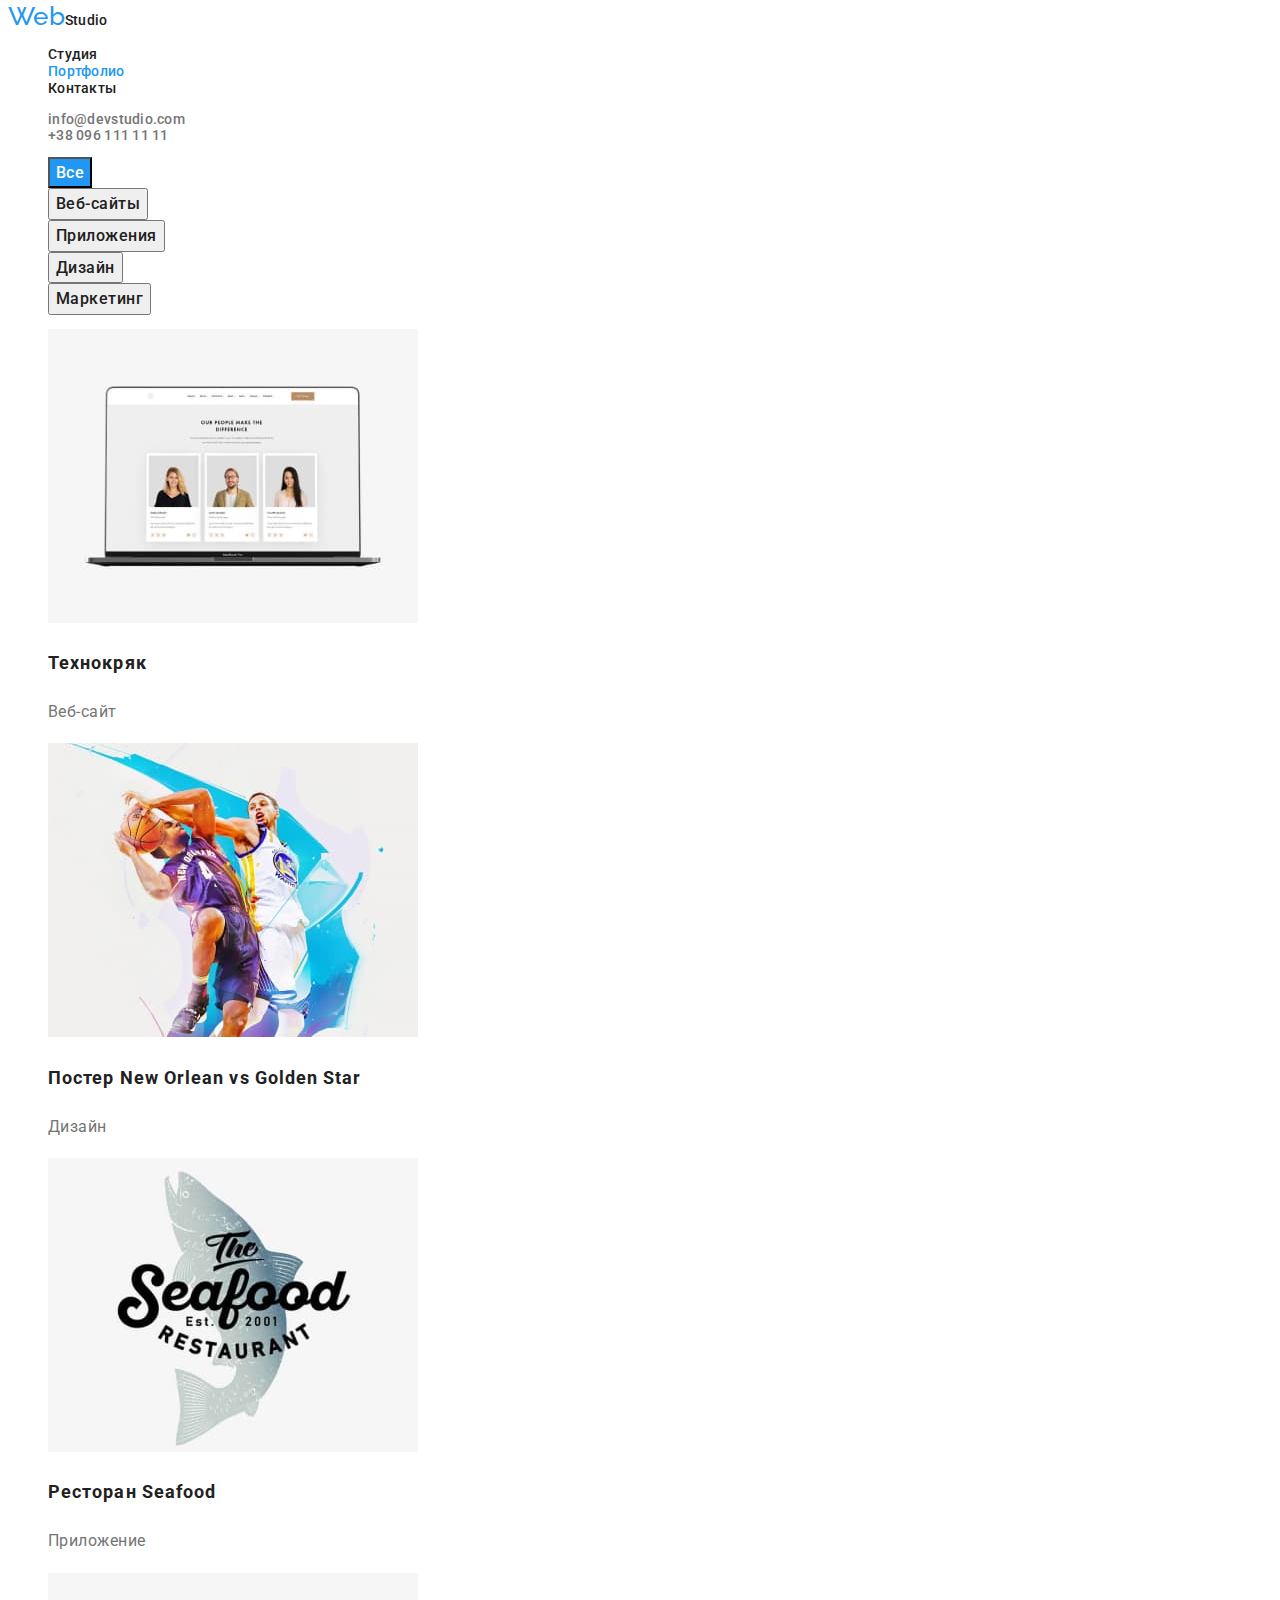
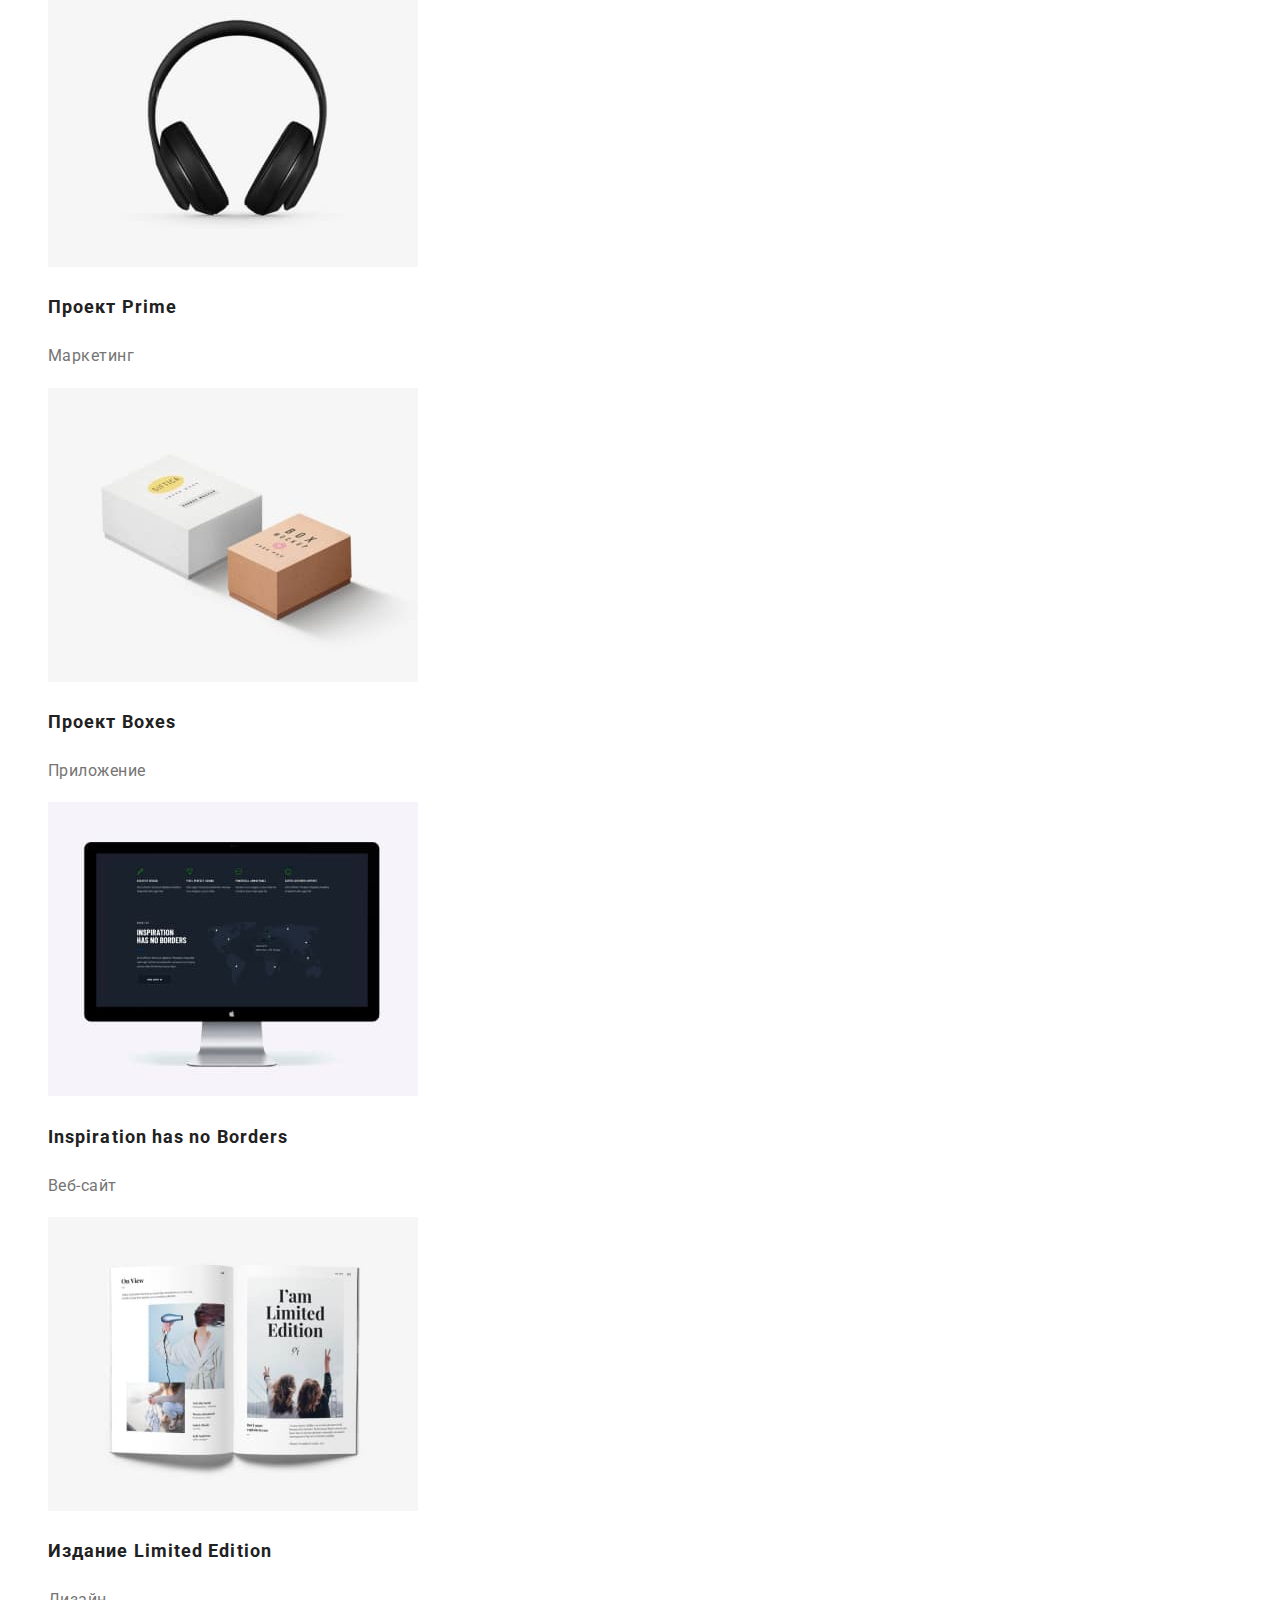
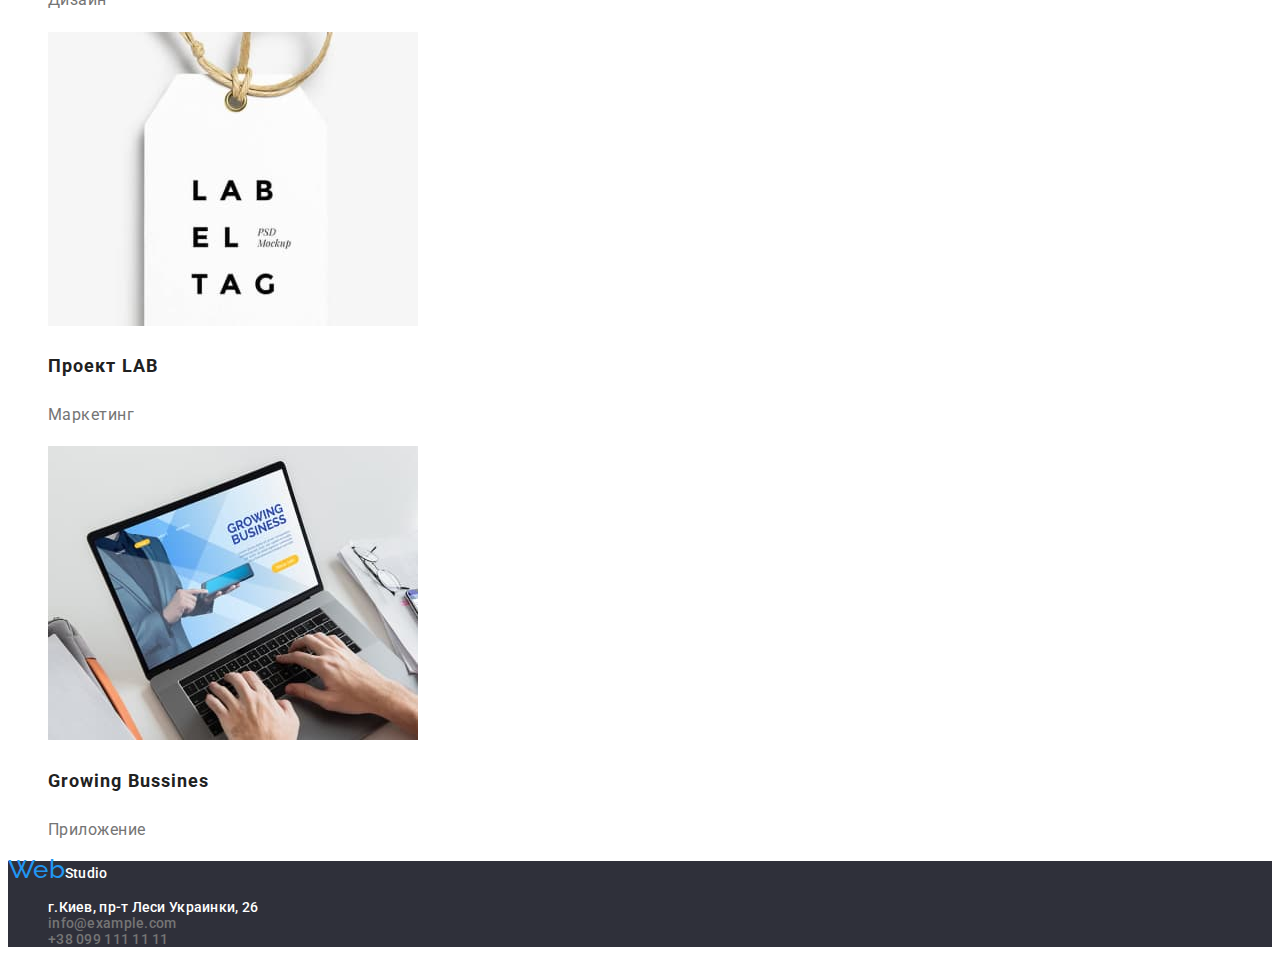
==== portfolio.html @ fb41d9bb "Initial commit" ====
<!DOCTYPE html>
<html lang="ru">
  <head>
    <meta charset="UTF-8" />
    <meta http-equiv="X-UA-Compatible" content="IE=edge" />
    <meta name="viewport" content="width=device-width, initial-scale=1.0" />
    <title>Portfolio</title>
    <link rel="stylesheet" href="./css/style.css" />
    <link rel="preconnect" href="https://fonts.googleapis.com" />
    <link rel="preconnect" href="https://fonts.gstatic.com" crossorigin />
    <link
      href="https://fonts.googleapis.com/css2?family=Raleway:wght@700&family=Roboto:wght@400;500;700;900&display=swap"
      rel="stylesheet"
    />
  </head>
  <body>
    <!-- Header -->
    <header class="header">
      <a class="header-link link logo-st" href="./index.html"
        ><span class="logo">Web</span>Studio</a
      >
      <nav class="header-nav">
        <ul class="header-list list">
          <li class="header-item">
            <a class="header-link link" href="./index.html">Студия</a>
          </li>
          <li class="header-item">
            <a class="header-link link current" href="#">Портфолио</a>
          </li>
          <li class="header-item">
            <a class="header-link link" href="#">Контакты</a>
          </li>
        </ul>
      </nav>
      <div class="heaader-contacts">
        <ul class="header-list-contact list">
          <li class="header-contact-item">
            <a class="link link-cnt" href="mailto:info@devstudio.com"
              ><span>info@devstudio.com</span></a
            >
          </li>
          <li class="header-contact-item">
            <a class="link link-cnt" href="tel:+380961111111"
              ><span>+38 096 111 11 11</span></a
            >
          </li>
        </ul>
      </div>
    </header>
    <!-- Main -->
    <main class="main-prt">
      <section class="main-prt-sect">
        <h1 hidden>Портфолио</h1>
        <ul class="main-list-btns list">
          <li><button class="button prt-btn current" type="button">Все</button></li>
          <li><button class="button prt-btn" type="button">Веб-сайты</button></li>
          <li><button class="button prt-btn" type="button">Приложения</button></li>
          <li><button class="button prt-btn" type="button">Дизайн</button></li>
          <li><button class="button prt-btn" type="button">Маркетинг</button></li>
        </ul>
        <ul class="main-list-prt list">
          <li class="main-prt-item">
            <img src="images/technokryak.jpg" alt="Технокряк" />
            <h2 class="item-name">Технокряк</h2>
            <p class="item-p">Веб-сайт</p>
          </li>
          <li class="main-prt-item">
            <img
              src="images/neworlean.jpg"
              alt="Постер New Orlean vs Golden Star"
            />
            <h2 class="item-name">Постер <span lang="en">New Orlean vs Golden Star</span></h2>
            <p class="item-p">Дизайн</p>
          </li>
          <li class="main-prt-item">
            <img src="./images/seafood.jpg" alt="Ресторан Seafood" />
            <h2 class="item-name">Ресторан <span lang="en">Seafood</span></h2>
            <p class="item-p">Приложение</p>
          </li>
          <li class="main-prt-item">
            <img src="./images/prime.jpg" alt="Проект Prime" />
            <h2 class="item-name">Проект <span lang="en">Prime</span></h2>
            <p class="item-p">Маркетинг</p>
          </li>
          <li class="main-prt-item">
            <img src="./images/boxes.jpg" alt="Проект Boxes" />
            <h2 class="item-name">Проект <span lang="en">Boxes</span></h2>
            <p class="item-p">Приложение</p>
          </li>
          <li class="main-prt-item">
            <img
              src="./images/inspiration.jpg"
              alt="Inspiration has no Borders"
            />
            <h2 class="item-name" lang="en">Inspiration has no Borders</h2>
            <p class="item-p">Веб-сайт</p>
          </li>
          <li class="main-prt-item">
            <img
              src="./images/limitededition.jpg"
              alt="Издание Limited Edition"
            />
            <h2 class="item-name">Издание <span lang="en">Limited Edition</span></h2>
            <p class="item-p">Дизайн</p>
          </li>
          <li class="main-prt-item">
            <img src="./images/lab.jpg" alt="Проект LAB" />
            <h2 class="item-name">Проект <span lang="en">LAB</span></h2>
            <p class="item-p">Маркетинг</p>
          </li>
          <li class="main-prt-item">
            <img src="./images/growingbusiness.jpg" alt="Growing Bussines" />
            <h2 class="item-name" lang="en">Growing Bussines</h2>
            <p class="item-p">Приложение</p>
          </li>
        </ul>
      </section>
    </main>
    <!-- Footer -->
    <footer class="footer">
      <a class="link logo-st" href="./index.html"
        ><span class="logo">Web</span>Studio</a
      >
      <address>
        <ul class="contacts-footer list">
          <li class="contacts-footer-item">г.Киев, пр-т Леси Украинки, 26</li>
          <li class="contacts-footer-item">
            <a class="link link-cnt" href="mailto:info@example.com">info@example.com</a>
          </li>
          <li class="contacts-footer-item">
            <a class="link link-cnt" href="tel:+380991111111">+38 099 111 11 11</a>
          </li>
        </ul>
      </address>
    </footer>
  </body>
</html>
---- css/style.css ----
:root {
  /* fonts */
  --main-font: "Roboto", sans-serif;
  --secondary-font: "Raleway", sans-serif;
  /* colors */
  --accent-color: #2196f3;
  --nav-txt-cl: #212121;
  --btn-hover: #188ce8;
  --white-color: #ffffff;
  --often-color: #757575;
  /* bg-colors */
  --hero-color: #2f303a;
  /* others */
}

body {
  font-family: var(--main-font), sans-serif;
  font-size: 14px;
  line-height: 1.67;
  color: var(--often-color);
}
/* common styles start */
.link {
  text-decoration: none;
}

.list {
  list-style: none;
}
/* common styleas end */
.logo {
  color: var(--accent-color);
  font-size: 26px;
  font-family: var(--secondary-font);
}
.logo-st {
  color: var(--nav-txt-cl);
  font-size: 26px;
}

.footer > .logo-st {
  color: var(--white-color);
}

.header-nav {
  font-weight: 500;
  font-size: 14px;
  line-height: 1.2;
  letter-spacing: 0.02em;
  color: var(--nav-txt-cl);
}

.header-link:hover,
.header-link:focus {
  color: var(--accent-color);
}
/* hero */
.hero {
  background-color: var(--hero-color);
}

.header-contact-item,
.header-list-item,
.header-link,
.link,
.contacts-footer-item {
  font-style: normal;
  font-weight: 500;
  font-size: 14px;
  line-height: 16px;
  letter-spacing: 0.02em;
  color: var(--nav-txt-cl);
}

.contacts-footer-item {
  color: var(--white-color);
}

.header-contact-item:hover,
.header-contact-item:focus,
.contacts-footer-item:hover,
.contacts-footer-item:focus {
  color: var(--accent-color);
}

.main-name {
  font-weight: 900;
  font-size: 44px;
  line-height: 60px;
  text-align: center;
  letter-spacing: 0.06em;
  text-transform: uppercase;
  color: var(--white-color);
}

.hero-btn {
  font: inherit;
  font-size: 16px;
  font-weight: 600;
  color: var(--white-color);
  background: var(--accent-color);
  box-shadow: 0px 4px 4px rgba(0, 0, 0, 0.15);
  border-radius: 4px;
}

.hero-btn:hover,
.hero-btn:focus {
  background: var(--btn-hover);
}

/* about */
.about-name {
  font-weight: 700;
  font-size: 14px;
  line-height: 1.14;
  letter-spacing: 0.03em;
  text-transform: uppercase;
  color: var(--nav-txt-cl);
}

.about-txt {
  font-weight: 400;
  font-size: 14px;
  line-height: 1.7;
  letter-spacing: 0.03em;
  color: var(--often-color);
}

/* what we do */
.wwd-name {
  font-weight: 700;
  font-size: 36px;
  line-height: 1.17;
  text-align: center;
  letter-spacing: 0.03em;
  color: var(--nav-txt-cl);
}

.wwd {
  font-size: 36px;
  color: var(--nav-txt-cl);
  font-weight: 700;
  line-height: 1.16;
  text-align: center;
  letter-spacing: 0.03em;
}

.command {
  font-weight: 700;
  font-size: 36px;
  line-height: 1.16;
  text-align: center;
  letter-spacing: 0.03em;
  color: var(--nav-txt-cl);
}
/* footer */
.name {
  font-weight: 500;
  font-size: 16px;
  line-height: 1.19;
  text-align: center;
  letter-spacing: 0.03em;
  color: var(--nav-txt-cl);
}

.position {
  font-weight: 400;
  font-size: 16px;
  line-height: 1.19;
  text-align: center;
  letter-spacing: 0.03em;
  color: var(--often-color);
}

.prt-btn {
  font-weight: 500;
  font-size: 16px;
  line-height: 1.6;
  text-align: center;
  letter-spacing: 0.03em;
  color: var(--nav-txt-cl);
  font-family: inherit;
}

.button.current {
  background-color: var(--accent-color);
  color: var(--white-color);
}

.prt-btn:hover {
  background-color: var(--accent-color);
  box-shadow: 0px 3px 1px rgba(0, 0, 0, 0.1), 0px 1px 2px rgba(0, 0, 0, 0.08),
    0px 2px 2px rgba(0, 0, 0, 0.12);
  border-radius: 4px;
  color: var(--white-color);
}

.link.current {
  color: var(--accent-color);
}

.item-name {
  font-weight: 700;
  font-size: 18px;
  line-height: 2;
  letter-spacing: 0.06em;
  color: var(--nav-txt-cl);
}

.item-p {
  font-weight: 400;
  font-size: 16px;
  line-height: 1.9;
  letter-spacing: 0.03em;
  color: var(--often-color);
}

.link-cnt {
  color: var(--often-color);
}

.link-cnt:hover,
.link-cnt:focus {
  color: var(--accent-color);
}

.footer {
  background-color: var(--hero-color);
}
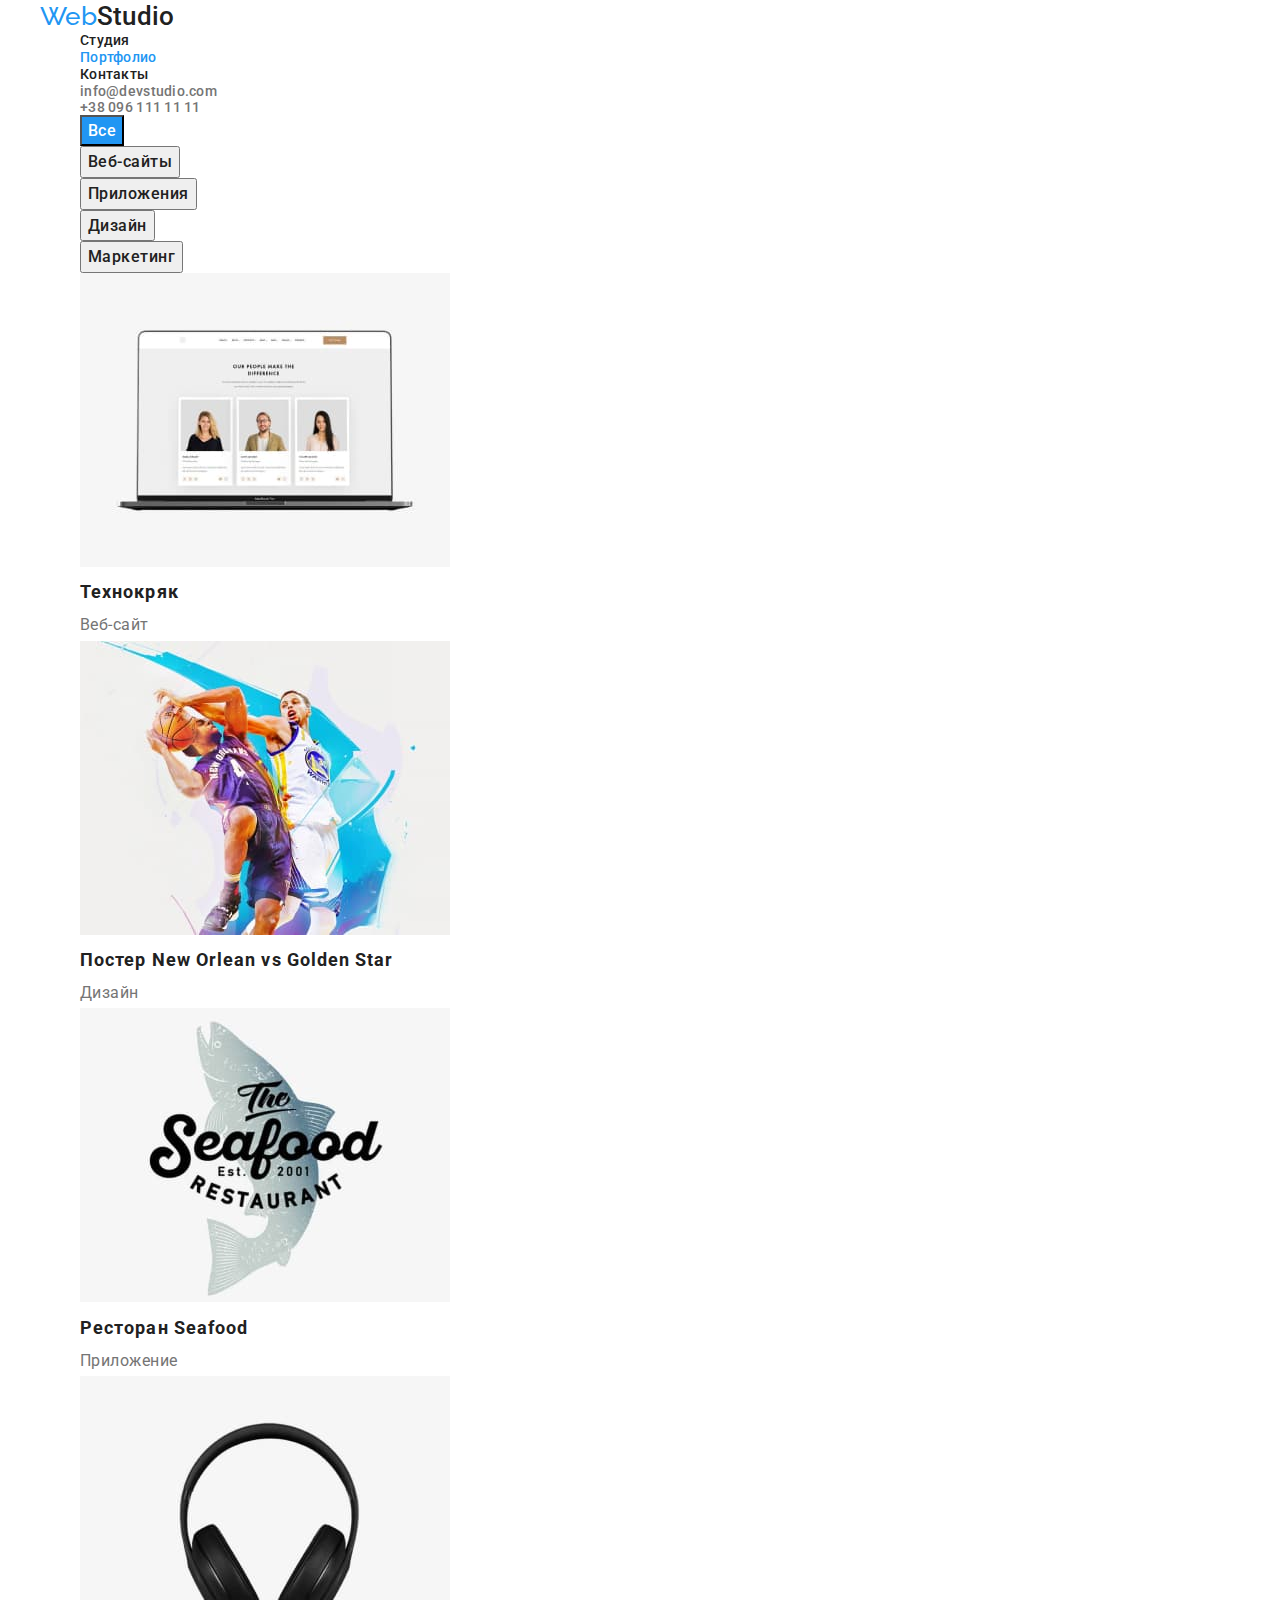
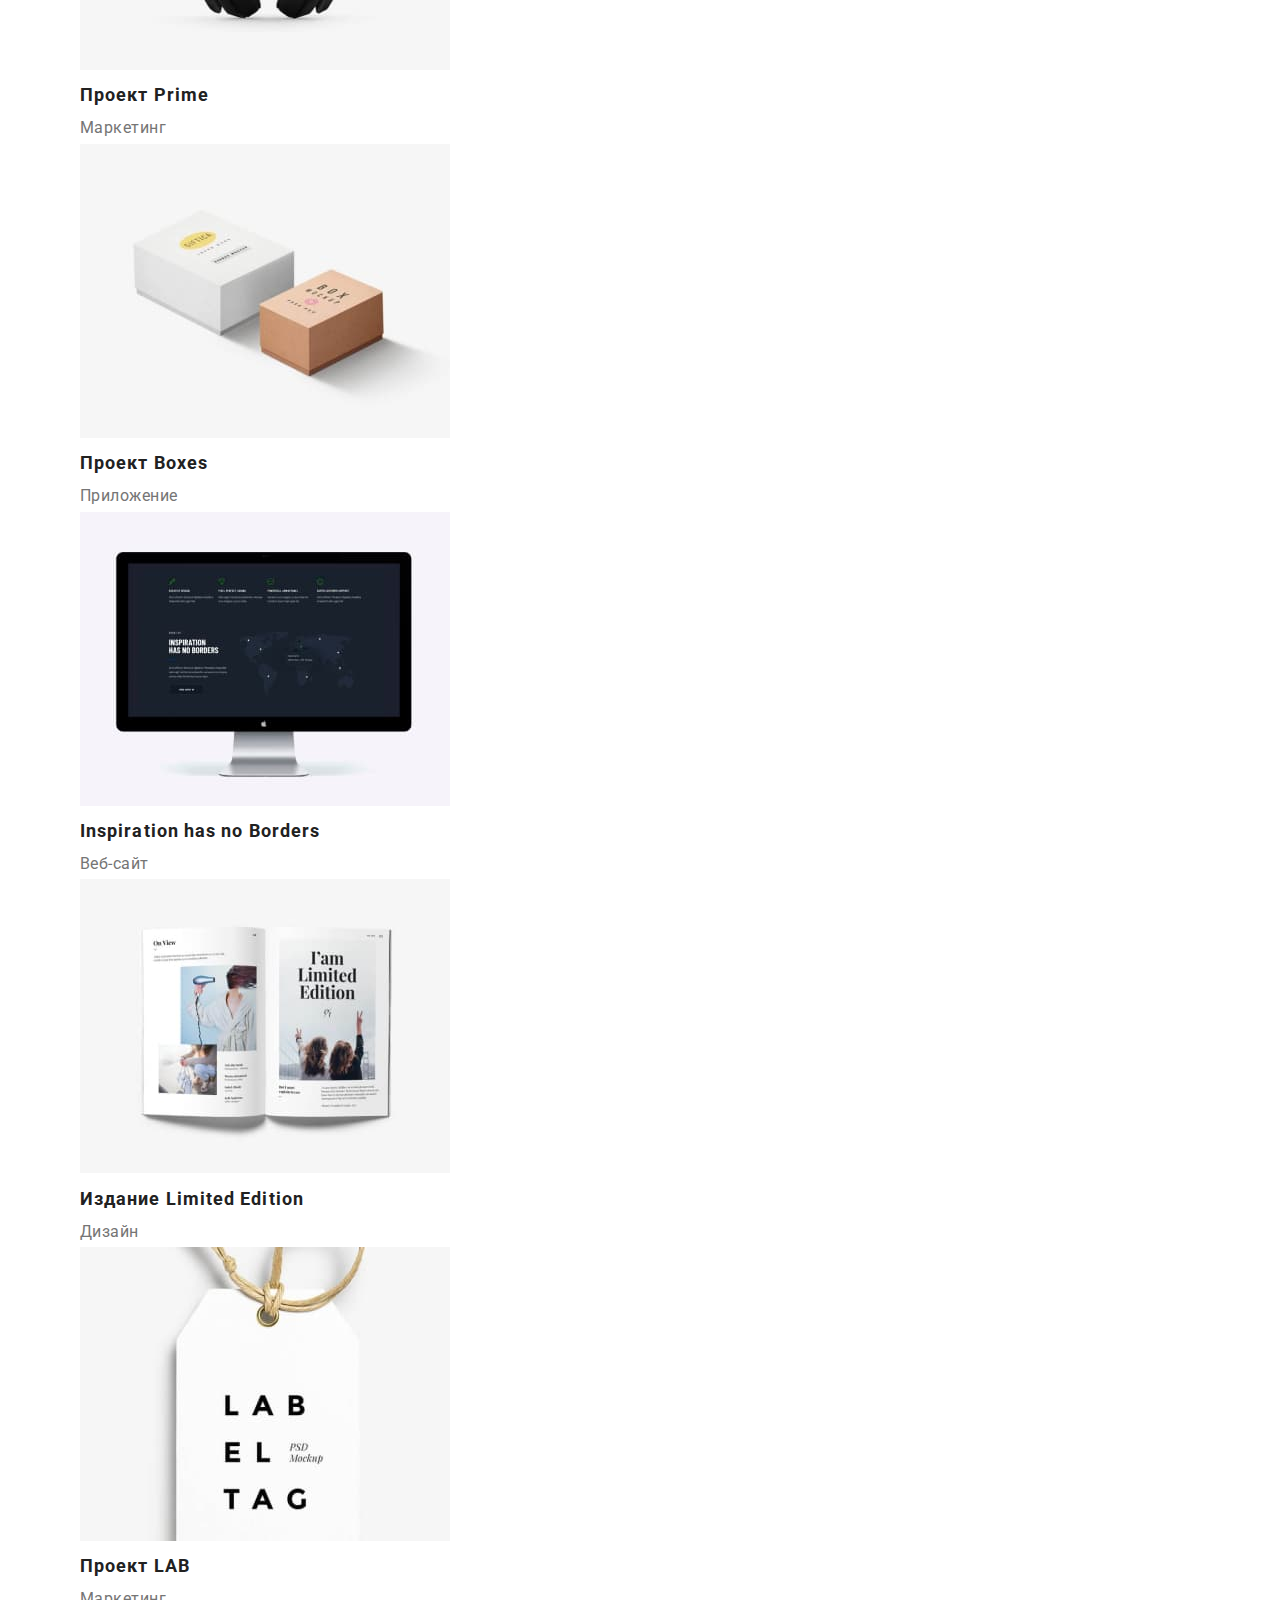
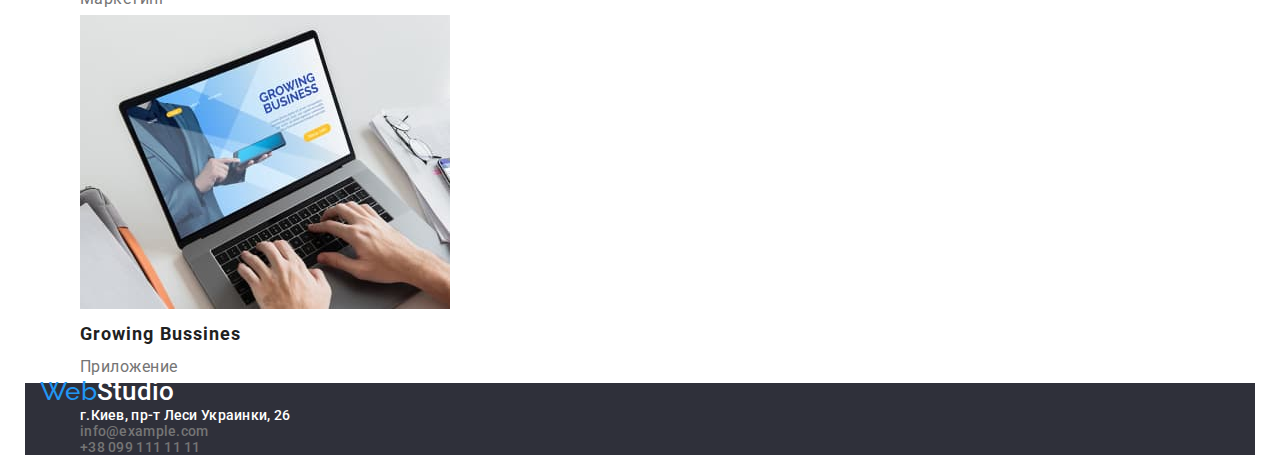
==== commit ad9b70be: "начало 3 дз" ====
--- a/portfolio.html
+++ b/portfolio.html
@@ -6,6 +6,7 @@
     <meta name="viewport" content="width=device-width, initial-scale=1.0" />
     <title>Portfolio</title>
     <link rel="stylesheet" href="./css/style.css" />
+    <link rel="stylesheet" href="https://cdnjs.cloudflare.com/ajax/libs/modern-normalize/1.1.0/modern-normalize.min.css" integrity="sha512-wpPYUAdjBVSE4KJnH1VR1HeZfpl1ub8YT/NKx4PuQ5NmX2tKuGu6U/JRp5y+Y8XG2tV+wKQpNHVUX03MfMFn9Q==" crossorigin="anonymous" referrerpolicy="no-referrer" />
     <link rel="preconnect" href="https://fonts.googleapis.com" />
     <link rel="preconnect" href="https://fonts.gstatic.com" crossorigin />
     <link
@@ -15,9 +16,9 @@
   </head>
   <body>
     <!-- Header -->
-    <header class="header">
+    <header class="header conteiner">
       <a class="header-link link logo-st" href="./index.html"
-        ><span class="logo">Web</span>Studio</a
+        ><span class="logo">Web</span><span class="studio">Studio</span></a
       >
       <nav class="header-nav">
         <ul class="header-list list">
@@ -48,7 +49,7 @@
       </div>
     </header>
     <!-- Main -->
-    <main class="main-prt">
+    <main class="main-prt conteiner">
       <section class="main-prt-sect">
         <h1 hidden>Портфолио</h1>
         <ul class="main-list-btns list">
@@ -117,9 +118,9 @@
       </section>
     </main>
     <!-- Footer -->
-    <footer class="footer">
+    <footer class="footer conteiner">
       <a class="link logo-st" href="./index.html"
-        ><span class="logo">Web</span>Studio</a
+        ><span class="logo">Web</span><span class="studio">Studio</span></a
       >
       <address>
         <ul class="contacts-footer list">
--- a/css/style.css
+++ b/css/style.css
@@ -19,6 +19,18 @@
   line-height: 1.67;
   color: var(--often-color);
 }
+
+h1,h2,h3,p,ul{
+  margin: 0;
+}
+
+.conteiner {
+  margin-left: auto;
+  margin-right: auto;
+  padding-left: 15px;
+  padding-right: 15px;
+  width: 1200px;
+}
 /* common styles start */
 .link {
   text-decoration: none;
@@ -35,6 +47,10 @@
 }
 .logo-st {
   color: var(--nav-txt-cl);
+  font-size: 26px;
+}
+
+.studio {
   font-size: 26px;
 }
 
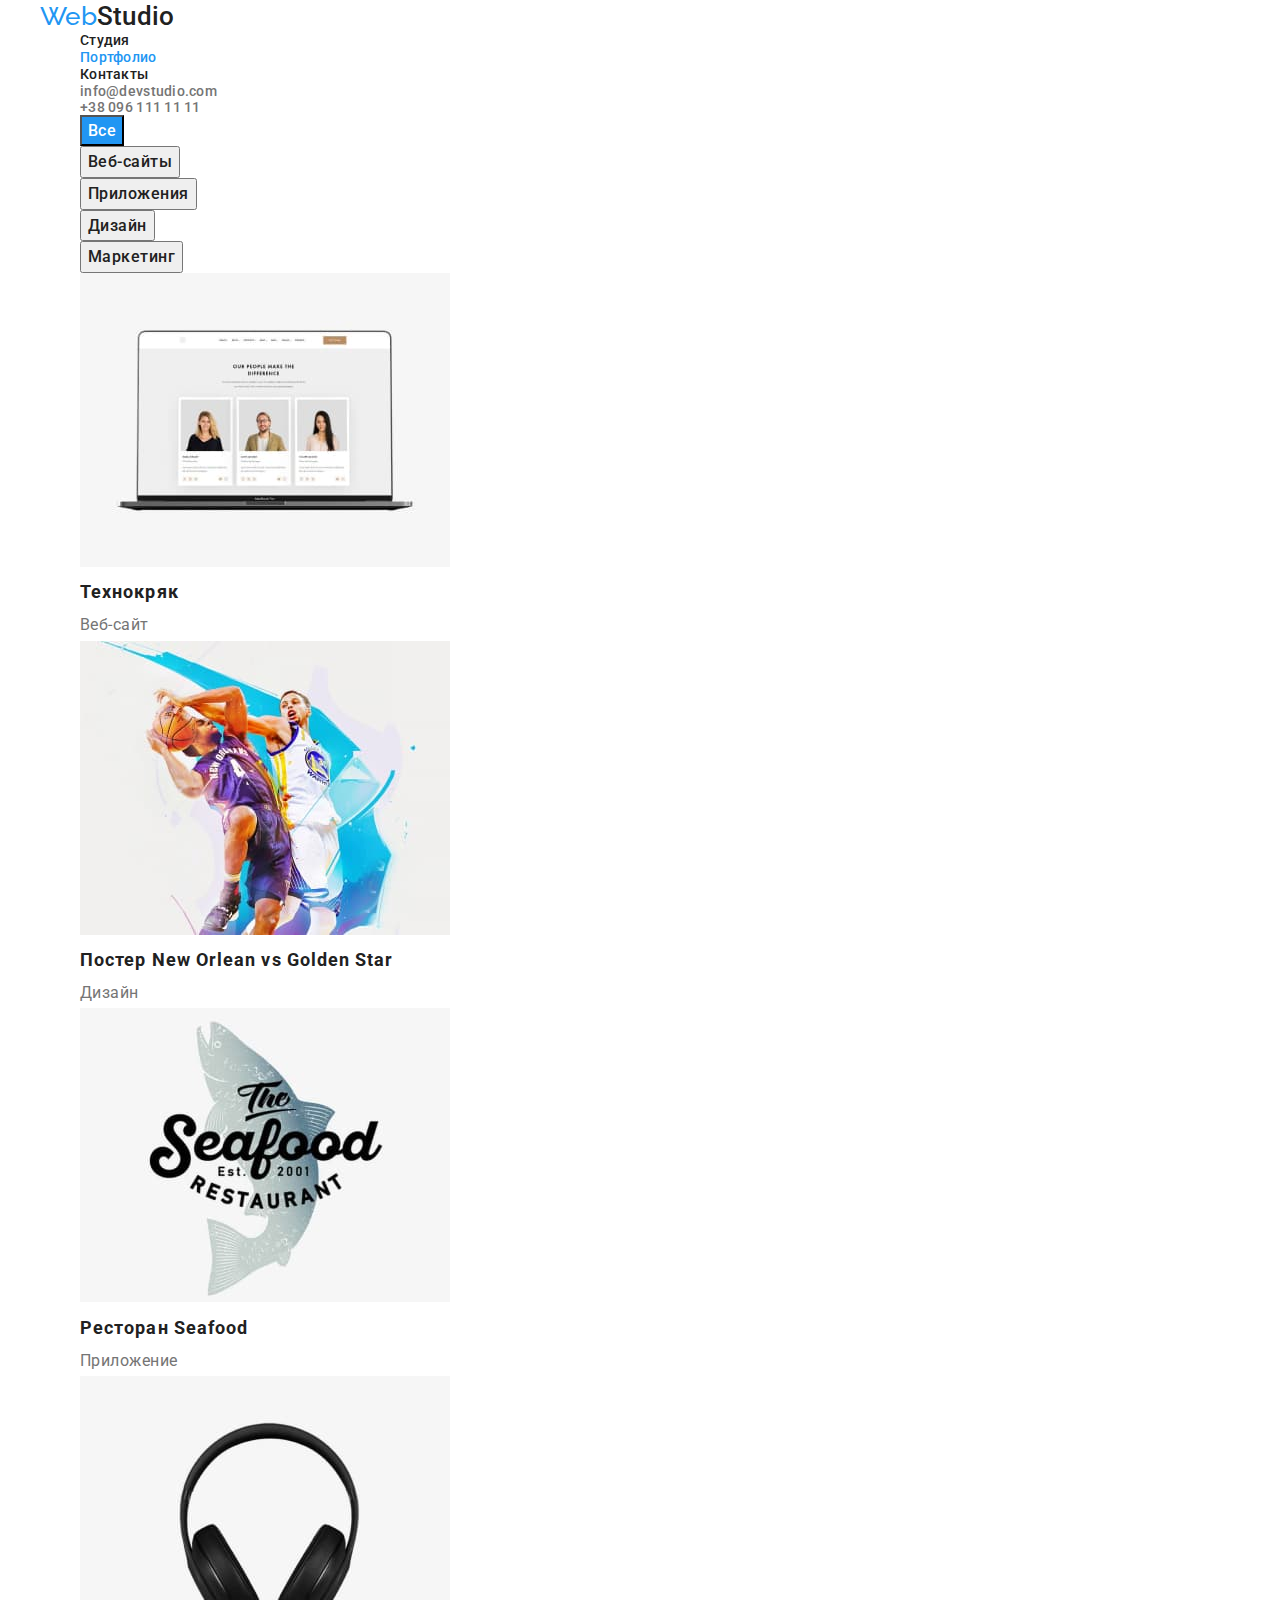
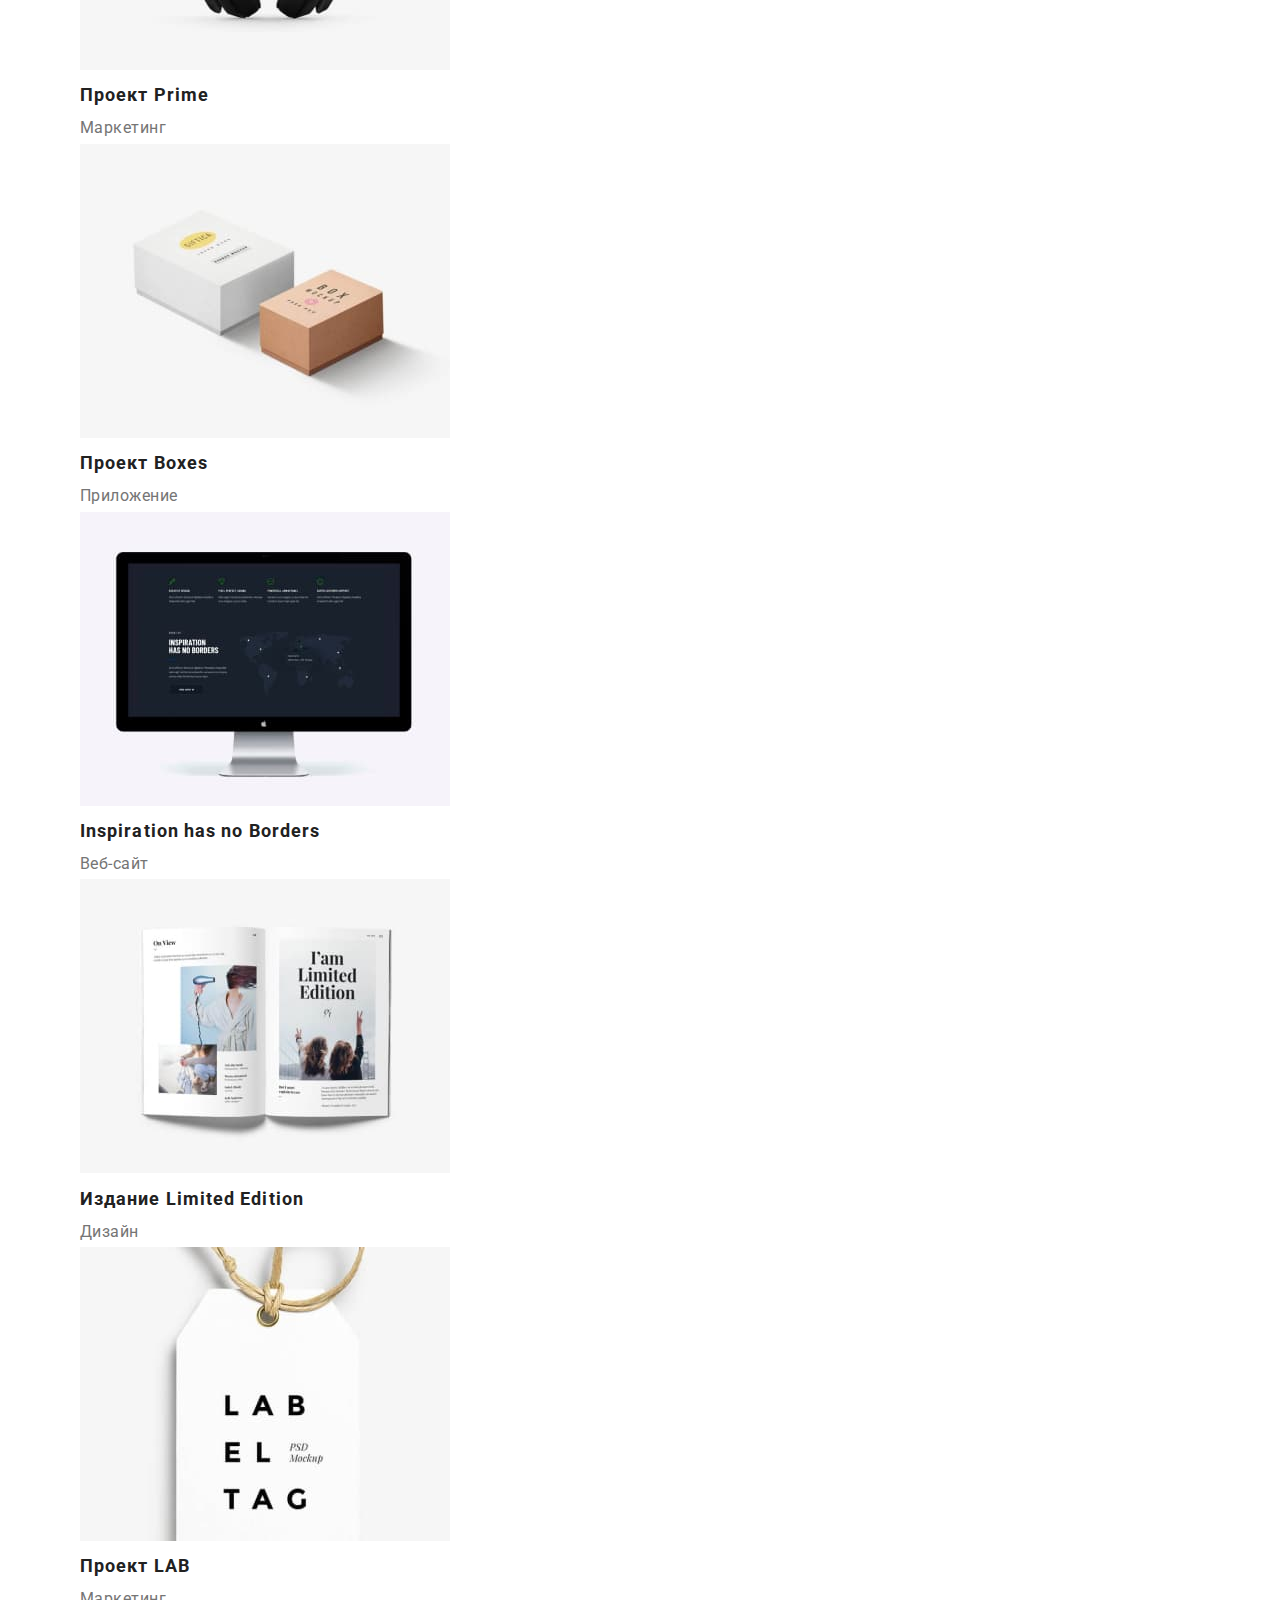
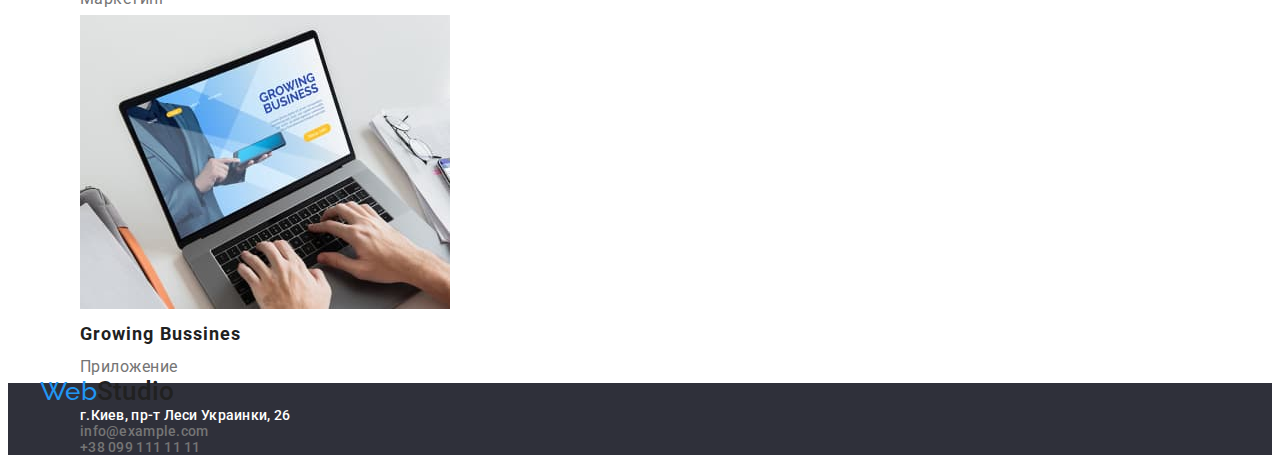
==== commit 5364568f: "Добавил дивки с контейнерами" ====
--- a/portfolio.html
+++ b/portfolio.html
@@ -16,7 +16,8 @@
   </head>
   <body>
     <!-- Header -->
-    <header class="header conteiner">
+    <header class="header">
+      <div class="container">
       <a class="header-link link logo-st" href="./index.html"
         ><span class="logo">Web</span><span class="studio">Studio</span></a
       >
@@ -47,9 +48,11 @@
           </li>
         </ul>
       </div>
+    </div>
     </header>
     <!-- Main -->
-    <main class="main-prt conteiner">
+    <main class="main-prt">
+      <div class="container">
       <section class="main-prt-sect">
         <h1 hidden>Портфолио</h1>
         <ul class="main-list-btns list">
@@ -116,9 +119,11 @@
           </li>
         </ul>
       </section>
+    </div>
     </main>
     <!-- Footer -->
-    <footer class="footer conteiner">
+    <footer class="footer">
+      <div class="container">
       <a class="link logo-st" href="./index.html"
         ><span class="logo">Web</span><span class="studio">Studio</span></a
       >
@@ -133,6 +138,7 @@
           </li>
         </ul>
       </address>
+    </div>
     </footer>
   </body>
 </html>
--- a/css/style.css
+++ b/css/style.css
@@ -24,7 +24,7 @@
   margin: 0;
 }
 
-.conteiner {
+.container {
   margin-left: auto;
   margin-right: auto;
   padding-left: 15px;
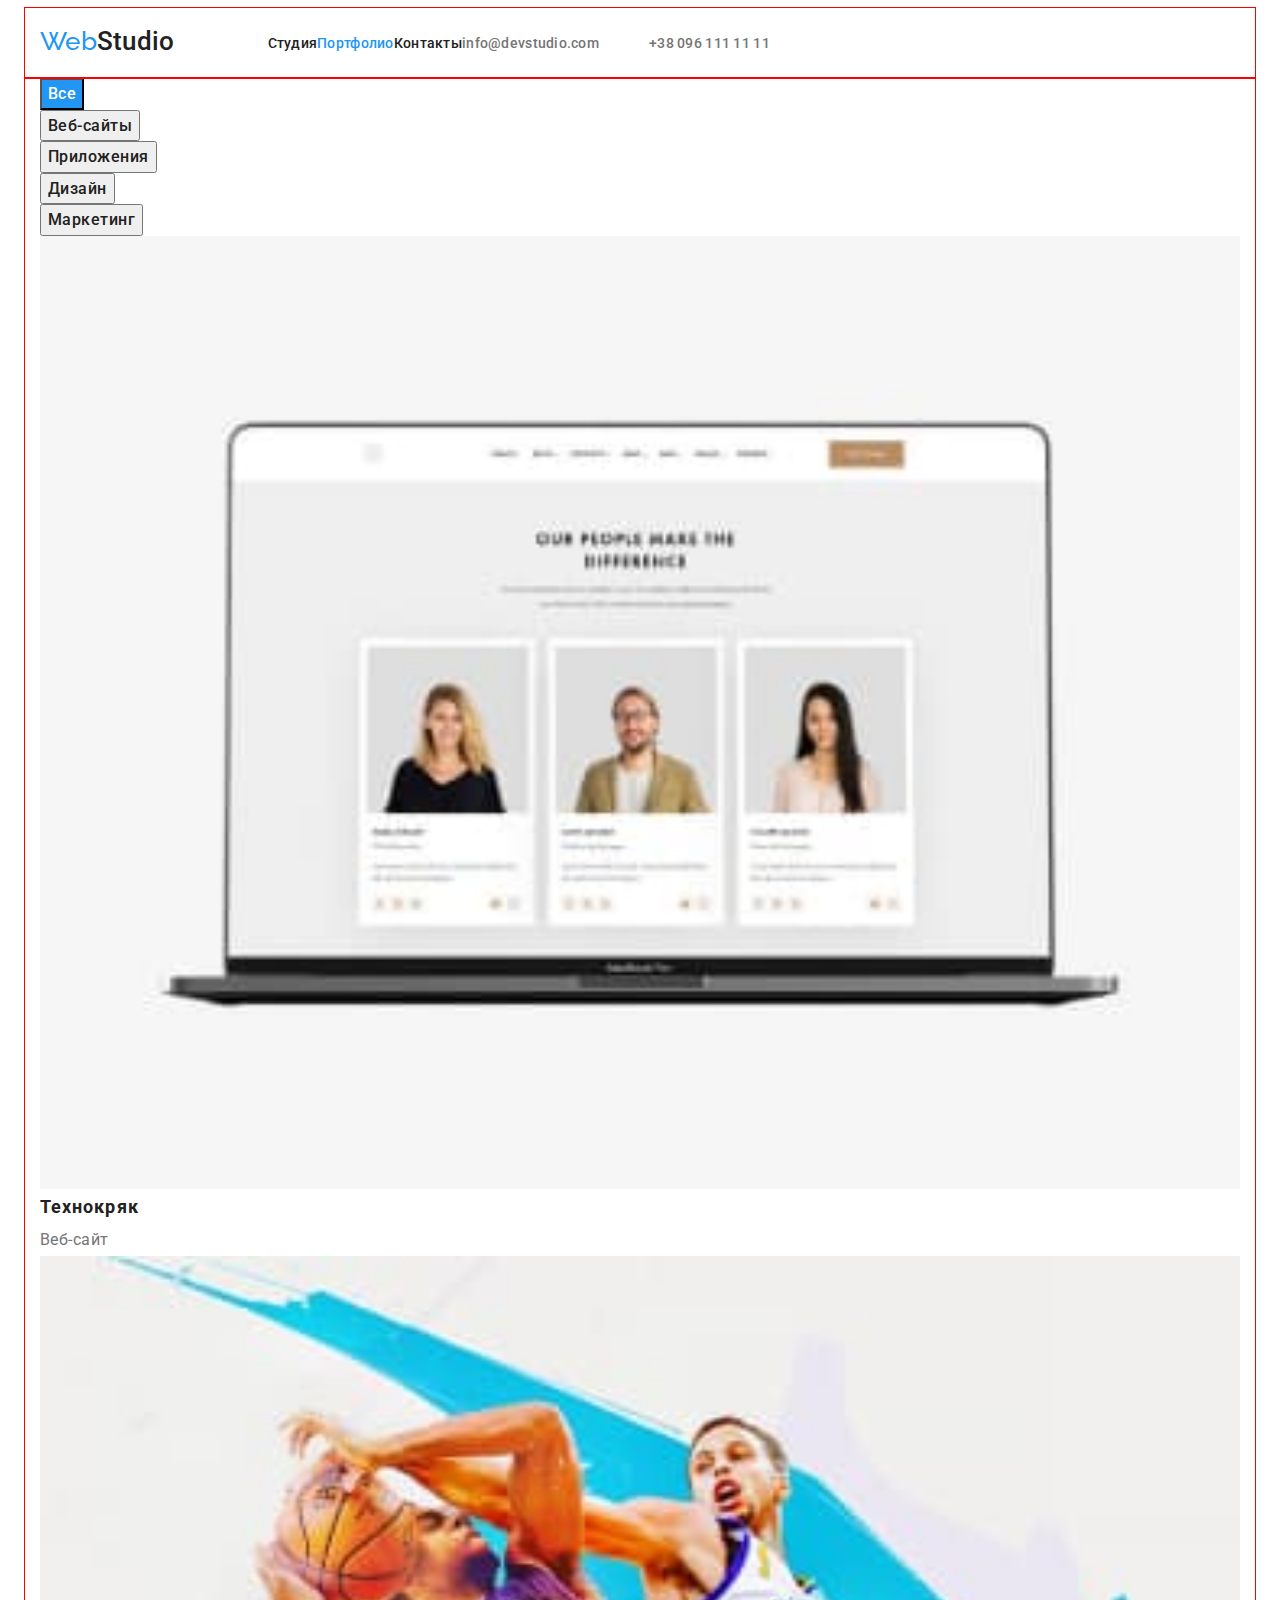
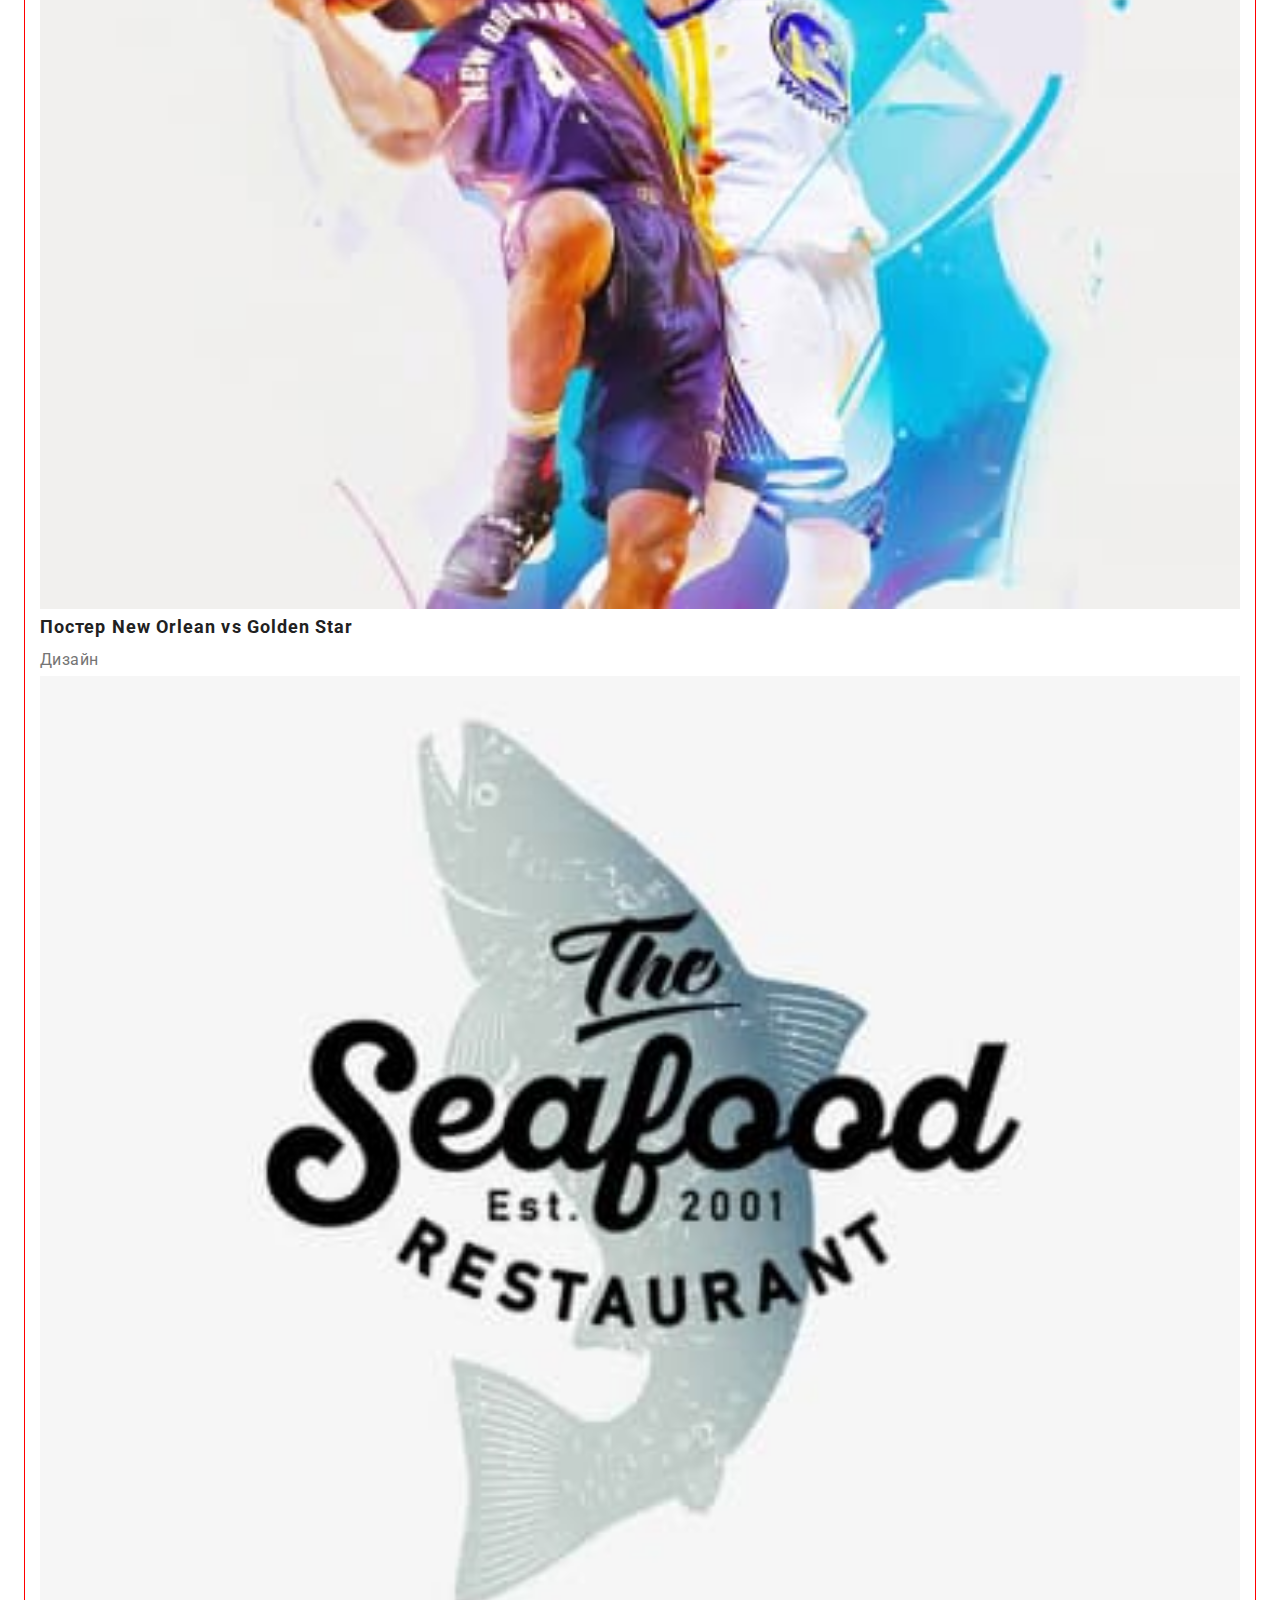
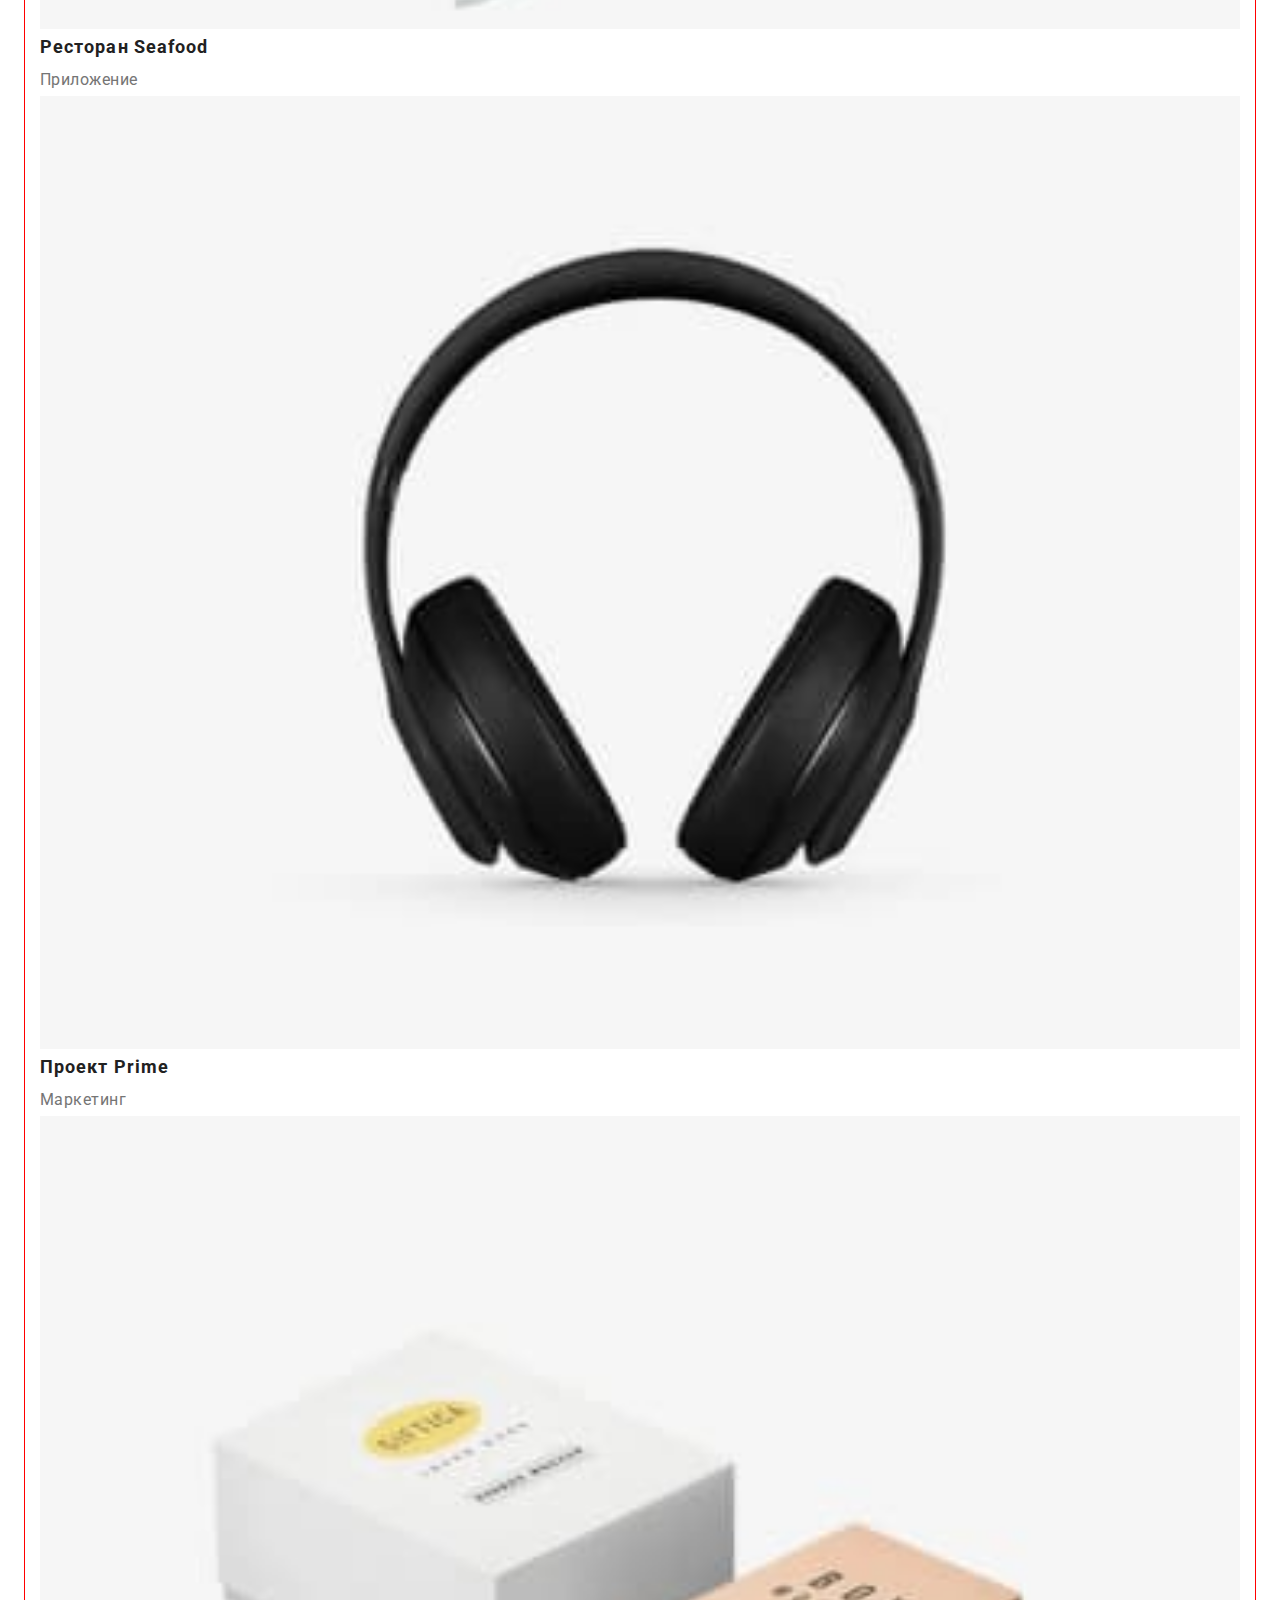
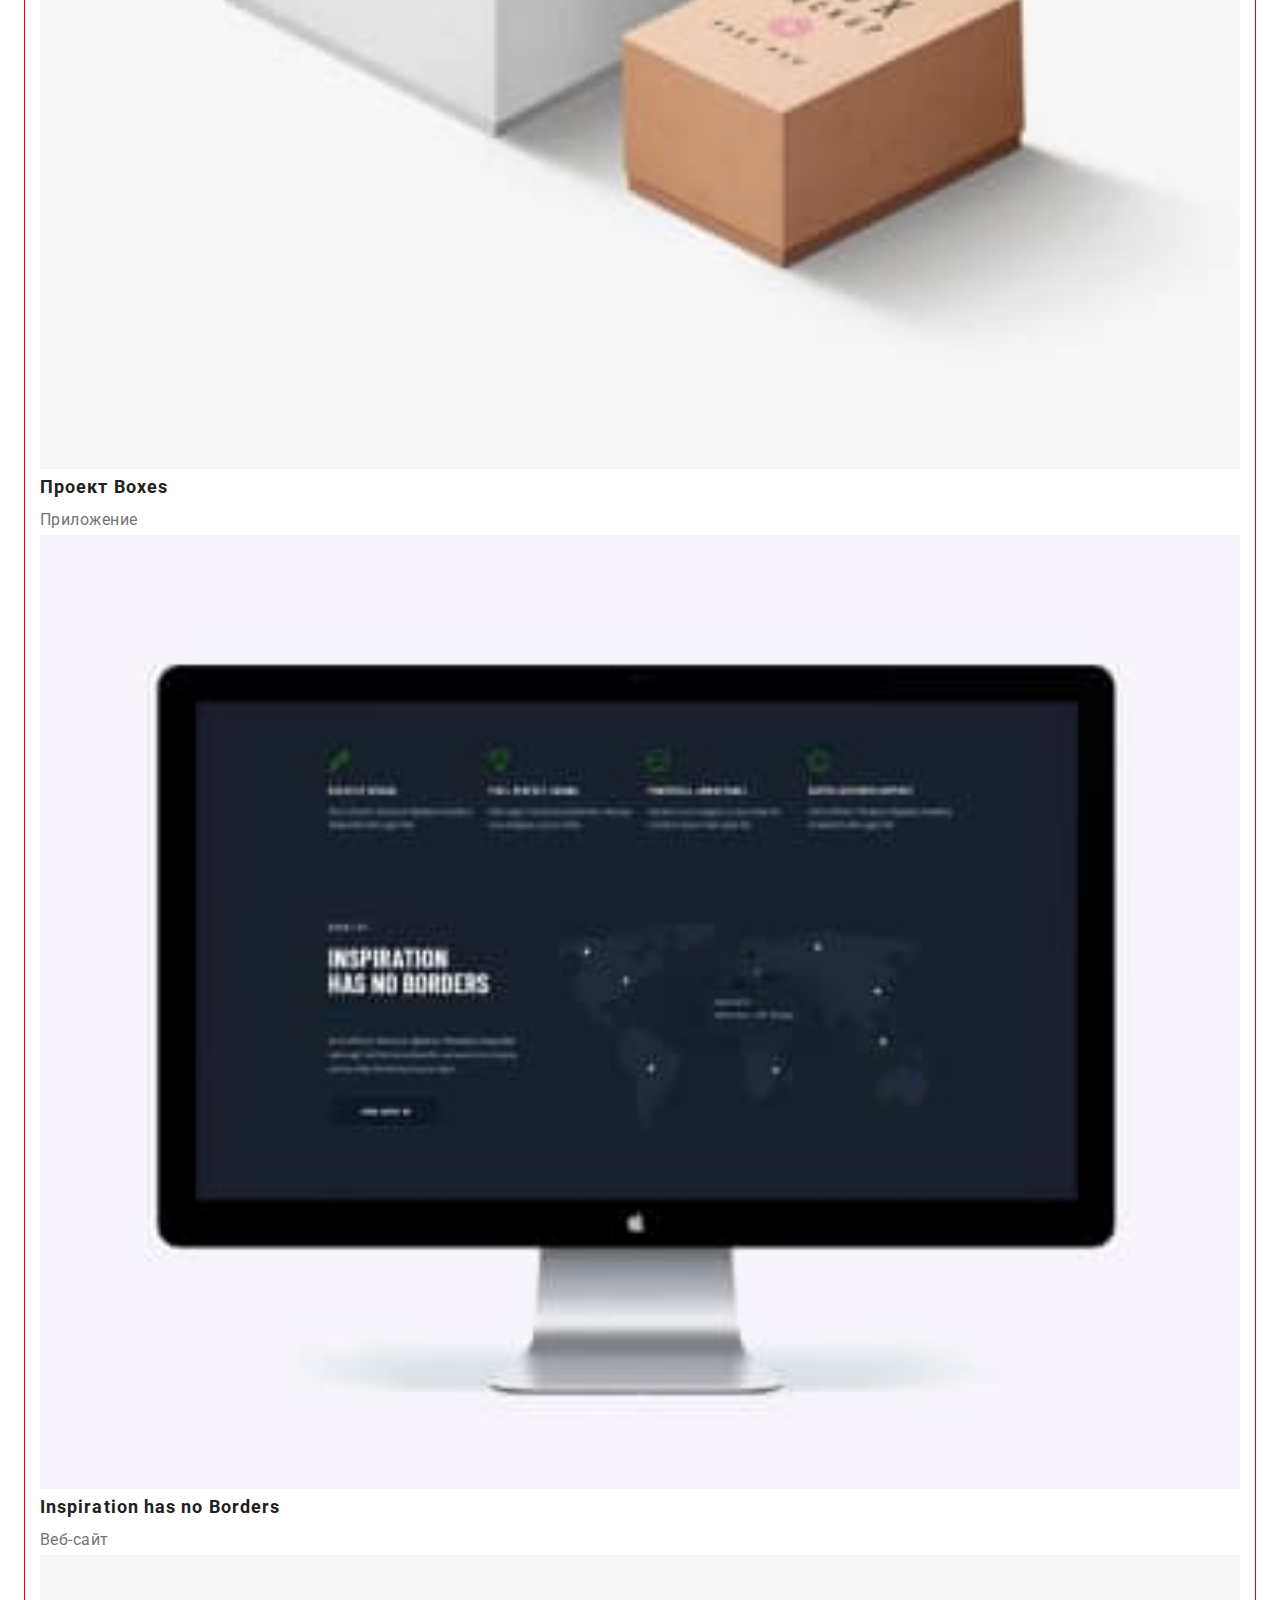
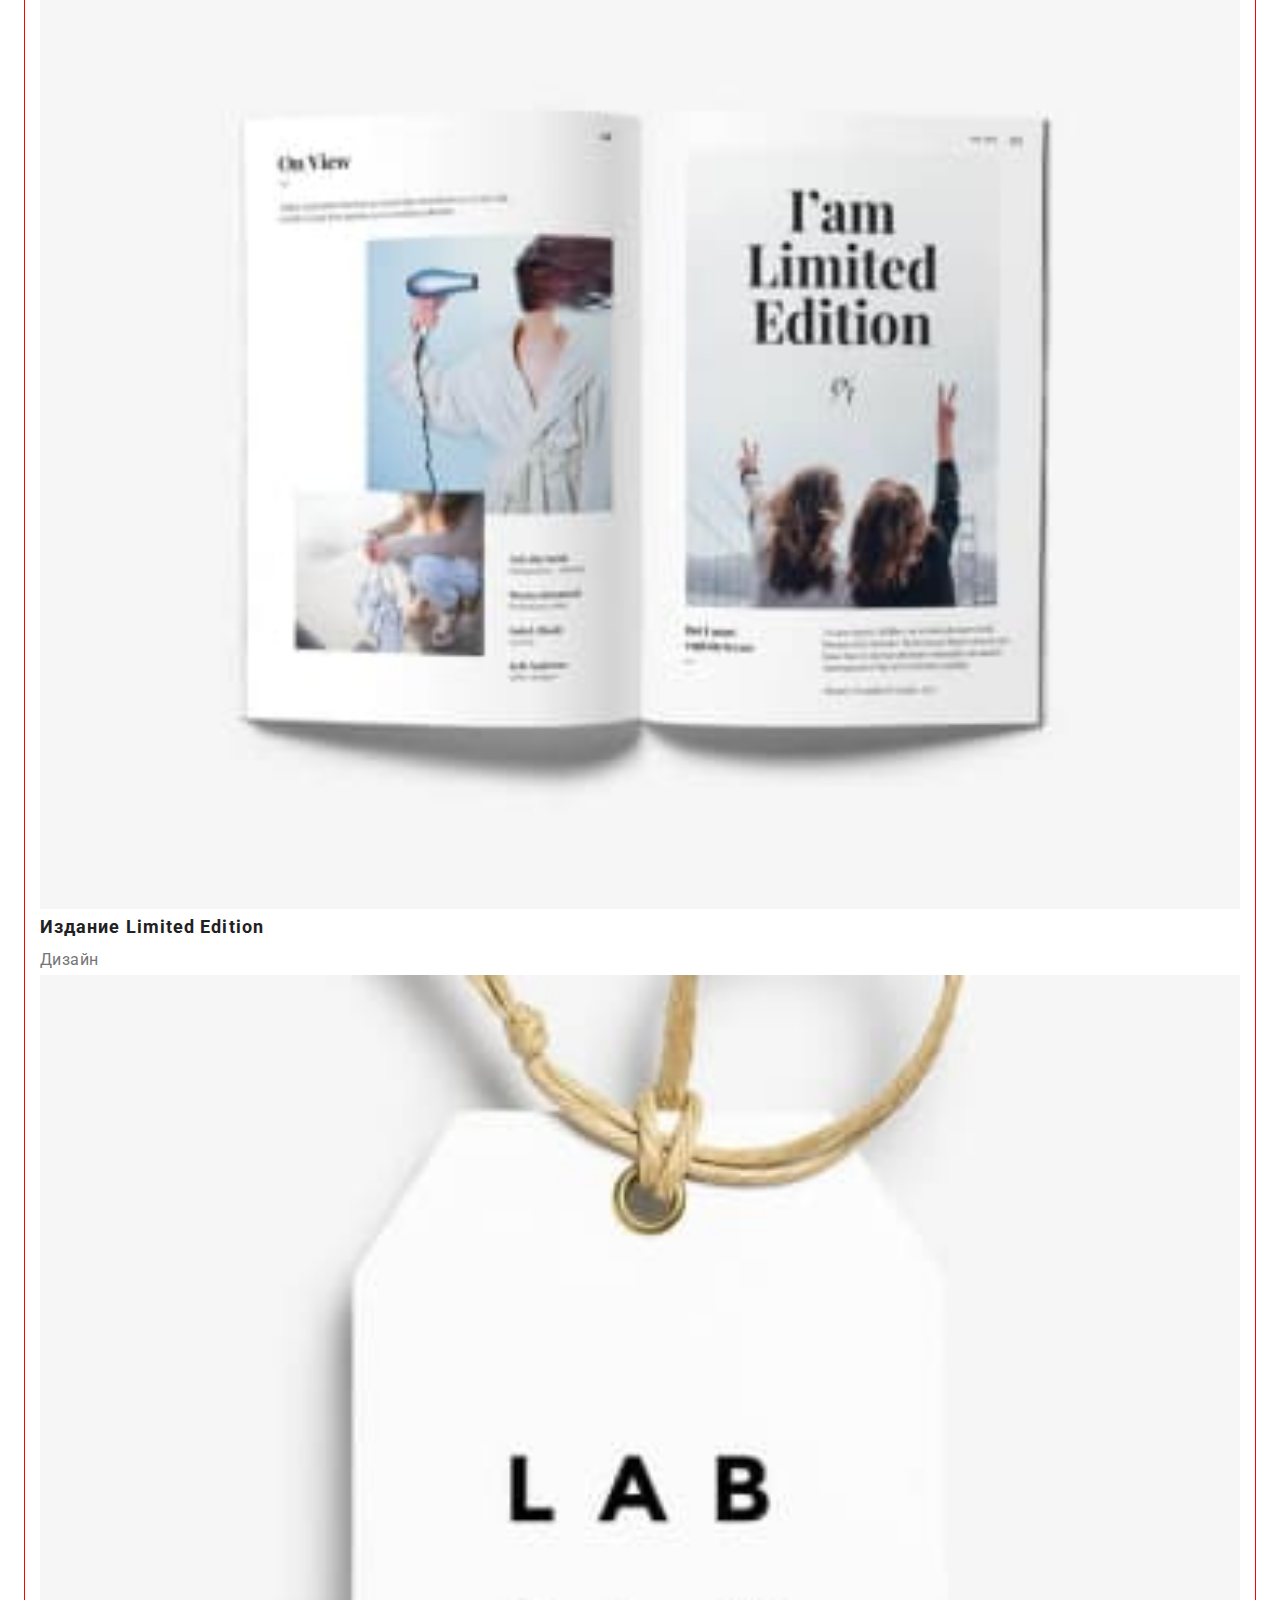
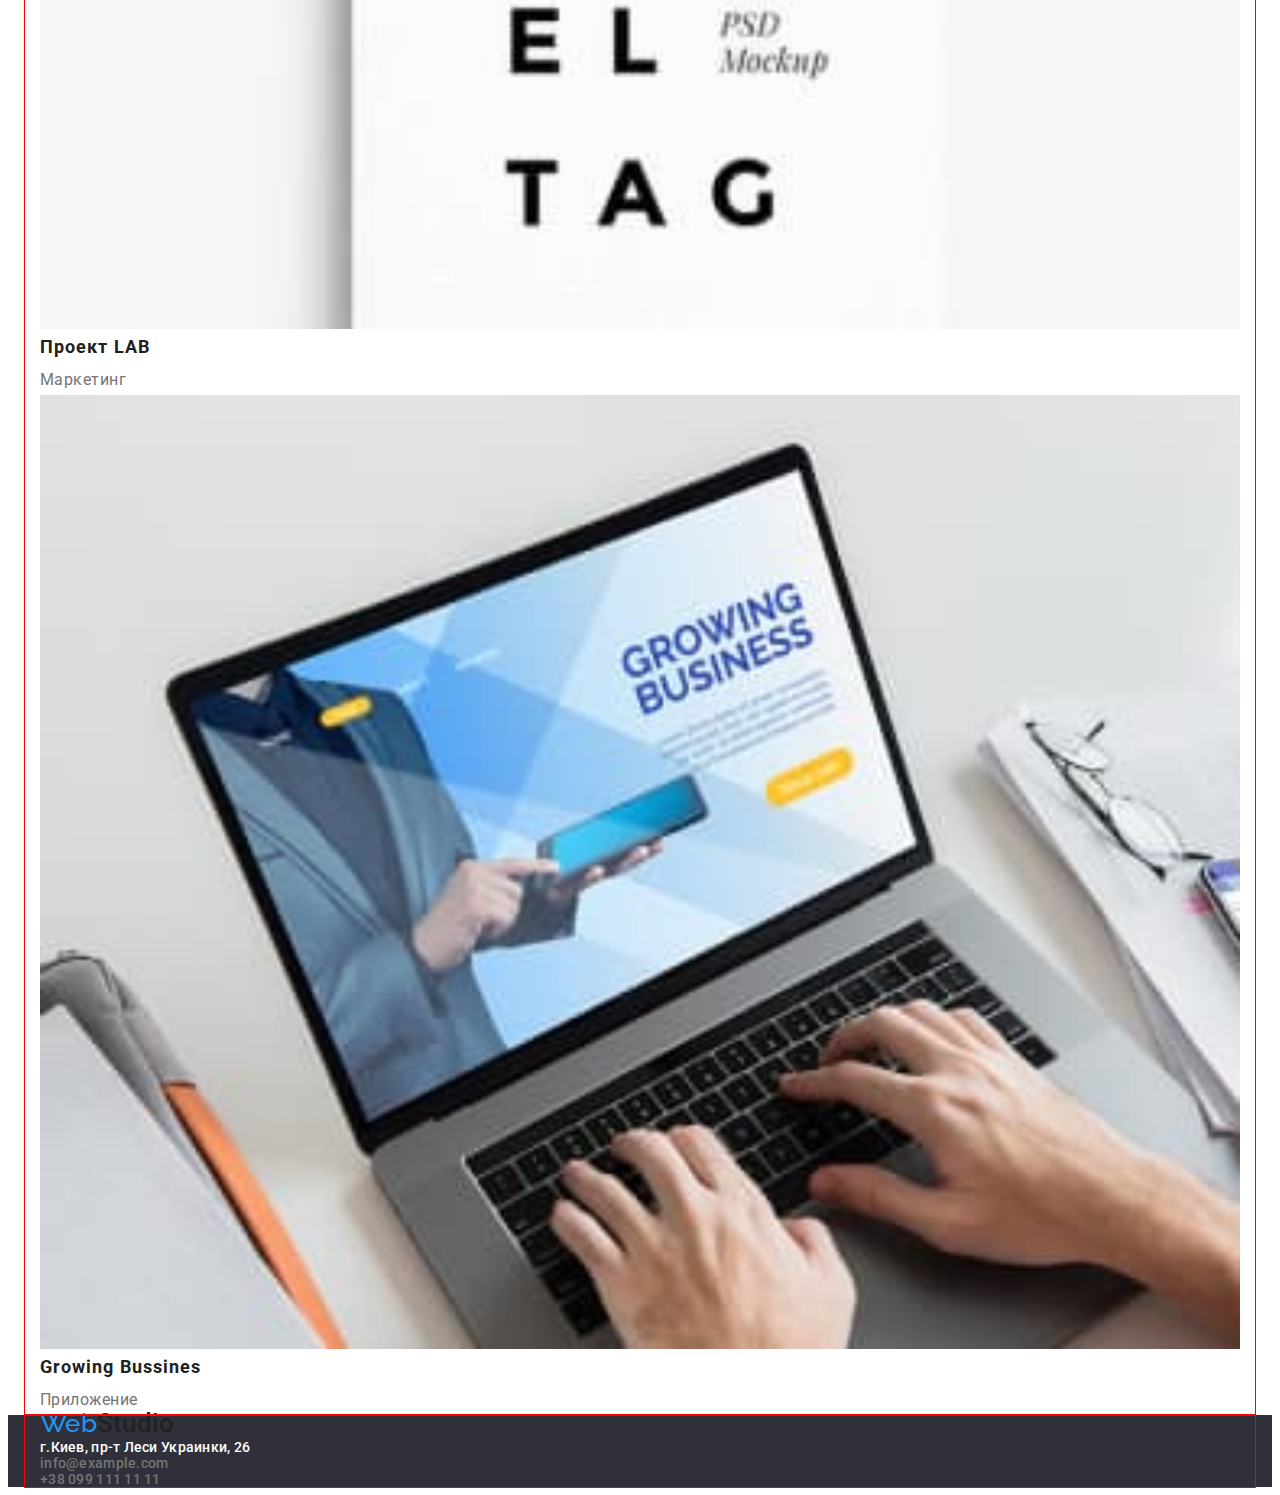
==== commit 5226ef37: "начал флексы. шапка готова герой в процессе" ====
--- a/portfolio.html
+++ b/portfolio.html
@@ -5,8 +5,11 @@
     <meta http-equiv="X-UA-Compatible" content="IE=edge" />
     <meta name="viewport" content="width=device-width, initial-scale=1.0" />
     <title>Portfolio</title>
+    <!-- normalize -->
+    <link rel="stylesheet" href="https://cdnjs.cloudflare.com/ajax/libs/modern-normalize/1.1.0/modern-normalize.min.css" integrity="sha512-wpPYUAdjBVSE4KJnH1VR1HeZfpl1ub8YT/NKx4PuQ5NmX2tKuGu6U/JRp5y+Y8XG2tV+wKQpNHVUX03MfMFn9Q==" crossorigin="anonymous" referrerpolicy="no-referrer" />
+    <!-- styles -->
     <link rel="stylesheet" href="./css/style.css" />
-    <link rel="stylesheet" href="https://cdnjs.cloudflare.com/ajax/libs/modern-normalize/1.1.0/modern-normalize.min.css" integrity="sha512-wpPYUAdjBVSE4KJnH1VR1HeZfpl1ub8YT/NKx4PuQ5NmX2tKuGu6U/JRp5y+Y8XG2tV+wKQpNHVUX03MfMFn9Q==" crossorigin="anonymous" referrerpolicy="no-referrer" />
+    <!-- fonts -->
     <link rel="preconnect" href="https://fonts.googleapis.com" />
     <link rel="preconnect" href="https://fonts.gstatic.com" crossorigin />
     <link
@@ -17,10 +20,12 @@
   <body>
     <!-- Header -->
     <header class="header">
-      <div class="container">
-      <a class="header-link link logo-st" href="./index.html"
+      <div class="container header-container">
+        <!-- logo -->
+      <a class="header-link link logo-st header-link" href="./index.html"
         ><span class="logo">Web</span><span class="studio">Studio</span></a
       >
+      <!-- header nav -->
       <nav class="header-nav">
         <ul class="header-list list">
           <li class="header-item">
--- a/css/style.css
+++ b/css/style.css
@@ -19,8 +19,12 @@
   line-height: 1.67;
   color: var(--often-color);
 }
-
-h1,h2,h3,p,ul{
+/* reset start */
+h1,
+h2,
+h3,
+p,
+ul {
   margin: 0;
 }
 
@@ -30,15 +34,25 @@
   padding-left: 15px;
   padding-right: 15px;
   width: 1200px;
+  outline: 1px solid red;
 }
 /* common styles start */
 .link {
   text-decoration: none;
 }
 
+img {
+  display: block;
+  min-width: 100%;
+  height: auto;
+}
+
 .list {
   list-style: none;
-}
+  margin: 0;
+  padding: 0;
+}
+/* reset end */
 /* common styleas end */
 .logo {
   color: var(--accent-color);
@@ -48,6 +62,7 @@
 .logo-st {
   color: var(--nav-txt-cl);
   font-size: 26px;
+  margin-right: 93px;
 }
 
 .studio {
@@ -64,6 +79,19 @@
   line-height: 1.2;
   letter-spacing: 0.02em;
   color: var(--nav-txt-cl);
+}
+
+.header-list {
+  display: flex;
+}
+
+.header-list-contact {
+  display: flex;
+}
+
+.header-container {
+  display: flex;
+  align-items: center;
 }
 
 .header-link:hover,
@@ -73,6 +101,10 @@
 /* hero */
 .hero {
   background-color: var(--hero-color);
+}
+
+.header-list-item:not(:last-child) {
+  margin-right: 50px;
 }
 
 .header-contact-item,
@@ -88,6 +120,19 @@
   color: var(--nav-txt-cl);
 }
 
+.header-contact-item:not(:first-child) {
+  margin-left: 50px;
+}
+
+.header-link {
+  padding-top: 25px;
+  padding-bottom: 25px;
+}
+
+.contacts {
+  margin-left: auto;
+}
+
 .contacts-footer-item {
   color: var(--white-color);
 }
@@ -99,14 +144,23 @@
   color: var(--accent-color);
 }
 
+/* main */
+
 .main-name {
   font-weight: 900;
   font-size: 44px;
-  line-height: 60px;
+  line-height: 1, 35;
   text-align: center;
   letter-spacing: 0.06em;
   text-transform: uppercase;
   color: var(--white-color);
+  padding: 200px;
+}
+
+/* hero */
+
+.hero {
+  height: 600px;
 }
 
 .hero-btn {
@@ -117,6 +171,13 @@
   background: var(--accent-color);
   box-shadow: 0px 4px 4px rgba(0, 0, 0, 0.15);
   border-radius: 4px;
+  display: block;
+  margin-left: auto;
+  margin-right: auto;
+  width: 200px;
+  height: 50px;
+  border-radius: 4px;
+  align-items: center;
 }
 
 .hero-btn:hover,
@@ -160,7 +221,7 @@
   text-align: center;
   letter-spacing: 0.03em;
 }
-
+/* Command */
 .command {
   font-weight: 700;
   font-size: 36px;
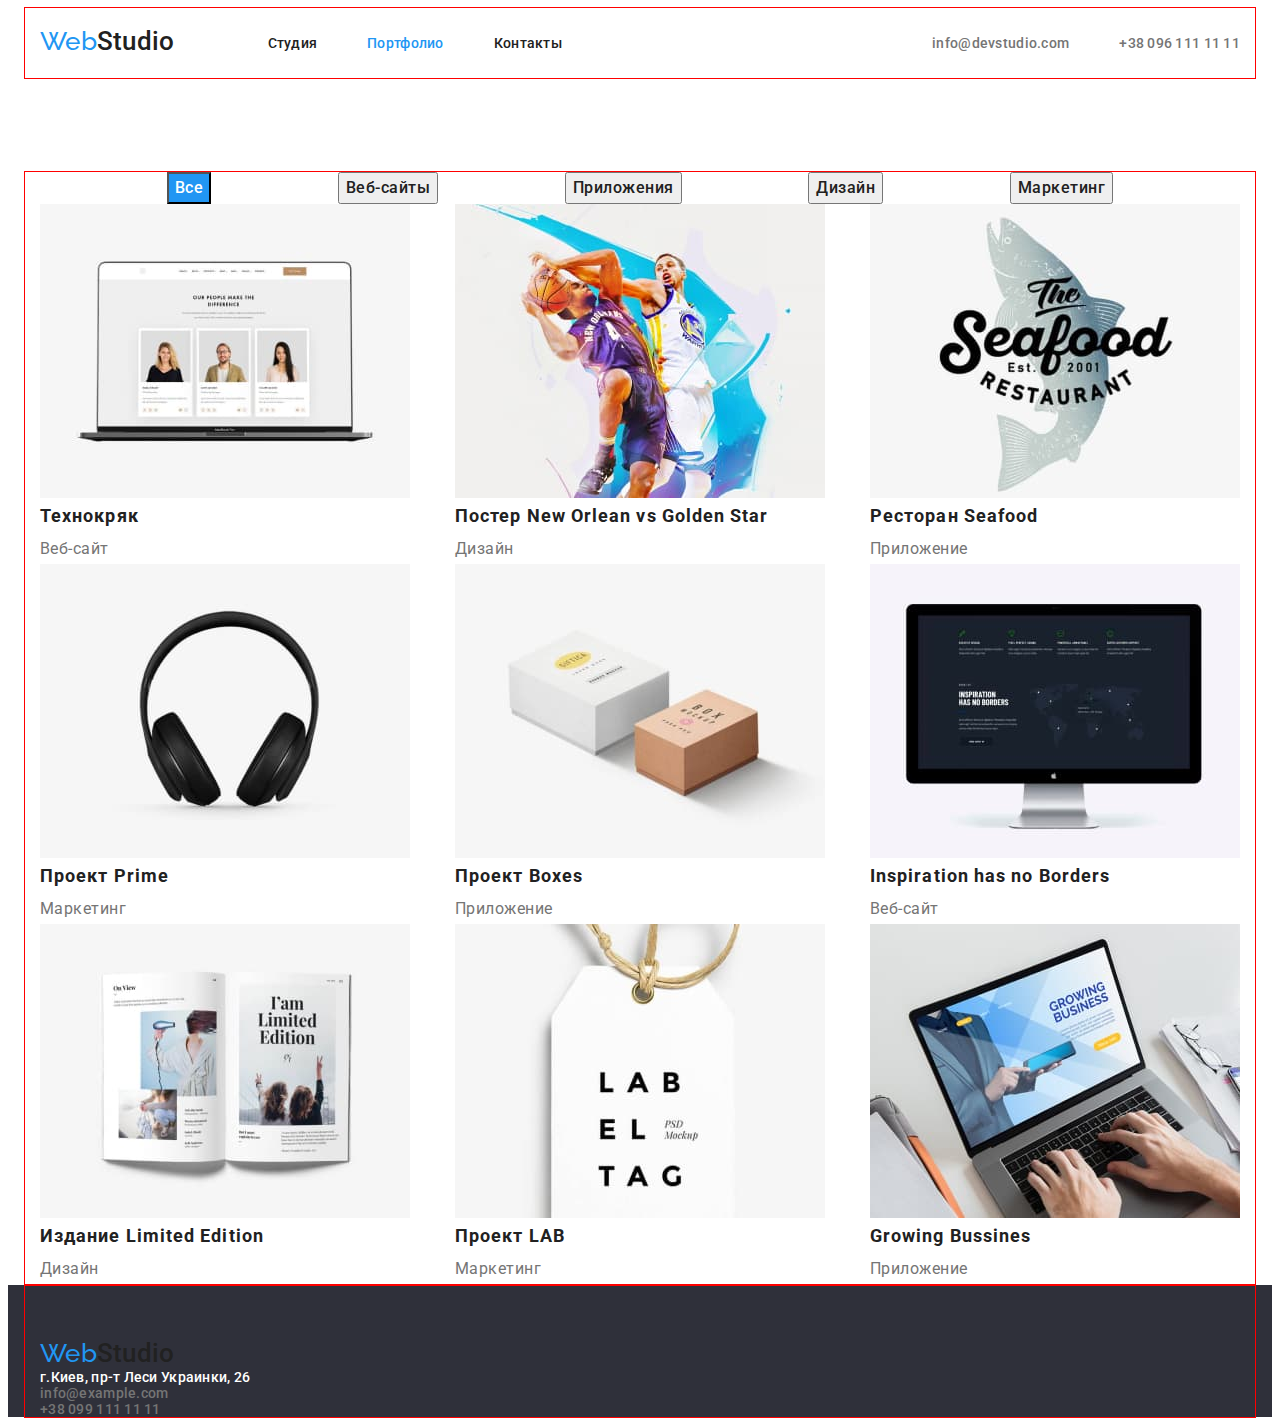
==== commit 4fc78088: "flex-boxes add" ====
--- a/portfolio.html
+++ b/portfolio.html
@@ -28,18 +28,18 @@
       <!-- header nav -->
       <nav class="header-nav">
         <ul class="header-list list">
-          <li class="header-item">
+          <li class="header-list-item">
             <a class="header-link link" href="./index.html">Студия</a>
           </li>
-          <li class="header-item">
+          <li class="header-list-item">
             <a class="header-link link current" href="#">Портфолио</a>
           </li>
-          <li class="header-item">
+          <li class="header-list-item">
             <a class="header-link link" href="#">Контакты</a>
           </li>
         </ul>
       </nav>
-      <div class="heaader-contacts">
+      <div class="contacts">
         <ul class="header-list-contact list">
           <li class="header-contact-item">
             <a class="link link-cnt" href="mailto:info@devstudio.com"
@@ -60,6 +60,7 @@
       <div class="container">
       <section class="main-prt-sect">
         <h1 hidden>Портфолио</h1>
+        <div class="prt-buttons">
         <ul class="main-list-btns list">
           <li><button class="button prt-btn current" type="button">Все</button></li>
           <li><button class="button prt-btn" type="button">Веб-сайты</button></li>
@@ -67,6 +68,7 @@
           <li><button class="button prt-btn" type="button">Дизайн</button></li>
           <li><button class="button prt-btn" type="button">Маркетинг</button></li>
         </ul>
+      </div>
         <ul class="main-list-prt list">
           <li class="main-prt-item">
             <img src="images/technokryak.jpg" alt="Технокряк" />
@@ -128,7 +130,7 @@
     </main>
     <!-- Footer -->
     <footer class="footer">
-      <div class="container">
+      <div class="container footer-container">
       <a class="link logo-st" href="./index.html"
         ><span class="logo">Web</span><span class="studio">Studio</span></a
       >
--- a/css/style.css
+++ b/css/style.css
@@ -65,6 +65,10 @@
   margin-right: 93px;
 }
 
+.footer-container {
+ padding-top: 60px;
+}
+
 .studio {
   font-size: 26px;
 }
@@ -101,6 +105,9 @@
 /* hero */
 .hero {
   background-color: var(--hero-color);
+  display: flex;
+  height: 600px;
+ padding: 200px;
 }
 
 .header-list-item:not(:last-child) {
@@ -144,6 +151,14 @@
   color: var(--accent-color);
 }
 
+/* Header Portfolio */
+  /* portfolio buttons */
+  .prt-buttons > .list{
+    display: flex;
+    justify-content: space-evenly;
+  }
+
+
 /* main */
 
 .main-name {
@@ -154,30 +169,39 @@
   letter-spacing: 0.06em;
   text-transform: uppercase;
   color: var(--white-color);
-  padding: 200px;
+  margin-bottom: 30px;
+  
+}
+
+.main-prt {
+  margin-top: 94px;
+  
+}
+
+.main-list-prt {
+  display: flex;
+  justify-content: space-between;
+  flex-wrap: wrap;
 }
 
 /* hero */
 
-.hero {
-  height: 600px;
-}
-
 .hero-btn {
+  display: block;
   font: inherit;
+  text-align: center;
   font-size: 16px;
-  font-weight: 600;
+  font-weight: 700;
   color: var(--white-color);
   background: var(--accent-color);
   box-shadow: 0px 4px 4px rgba(0, 0, 0, 0.15);
   border-radius: 4px;
-  display: block;
   margin-left: auto;
   margin-right: auto;
-  width: 200px;
+  padding: 10px;
+  min-width: 200px;
   height: 50px;
-  border-radius: 4px;
-  align-items: center;
+  align-items: flex-start;
 }
 
 .hero-btn:hover,
@@ -186,6 +210,7 @@
 }
 
 /* about */
+
 .about-name {
   font-weight: 700;
   font-size: 14px;
@@ -203,7 +228,26 @@
   color: var(--often-color);
 }
 
+.about-list {
+  align-items: center;
+}
+
+.about-container-list {
+  display: flex;
+  margin-top: 94px;
+  margin-bottom: 94px;
+  justify-content: space-between;
+  flex-basis: 270px;
+}
+
+.about-items {
+  width: 270px;
+  height: 101px;
+  padding-right: 30px;
+}
+
 /* what we do */
+
 .wwd-name {
   font-weight: 700;
   font-size: 36px;
@@ -221,6 +265,26 @@
   text-align: center;
   letter-spacing: 0.03em;
 }
+
+.wwd-container {
+  display: flex;
+  margin: auto;
+  margin-top: 50px;
+  margin-bottom: 94px;
+}
+
+.wwd-container:not(:last-child) {
+  padding-right: 30px;
+}
+
+.wwd-items {
+  width: 370px;
+  height: 294px;
+}
+
+.container-team > .item:not(:last-child) {
+  margin-right: 30px;
+}
 /* Command */
 .command {
   font-weight: 700;
@@ -229,8 +293,30 @@
   text-align: center;
   letter-spacing: 0.03em;
   color: var(--nav-txt-cl);
-}
-/* footer */
+  align-items: center;
+  padding-bottom: 50px;
+  padding-top: 94px;
+}
+
+.command-container {
+  margin-top: 94px;
+  margin-bottom: 94px;
+  
+}
+
+.command-list {
+  display: flex;
+  padding-bottom: 94px;
+}
+.comand-item {
+  margin-bottom: 108px;
+}
+
+.command-item:not(:last-child) {
+  margin-right: 30px;
+}
+
+/* name */
 .name {
   font-weight: 500;
   font-size: 16px;
@@ -249,6 +335,13 @@
   color: var(--often-color);
 }
 
+.name-position {
+  background: var(--white-color);
+/* material shadow v1 */
+box-shadow: 0px 1px 3px rgba(0, 0, 0, 0.12), 0px 1px 1px rgba(0, 0, 0, 0.14), 0px 2px 1px rgba(0, 0, 0, 0.2);
+border-radius: 0px 0px 4px 4px;
+}
+
 .prt-btn {
   font-weight: 500;
   font-size: 16px;
@@ -257,6 +350,11 @@
   letter-spacing: 0.03em;
   color: var(--nav-txt-cl);
   font-family: inherit;
+}
+/* footer */
+.footer-container {
+  display: block;
+
 }
 
 .button.current {
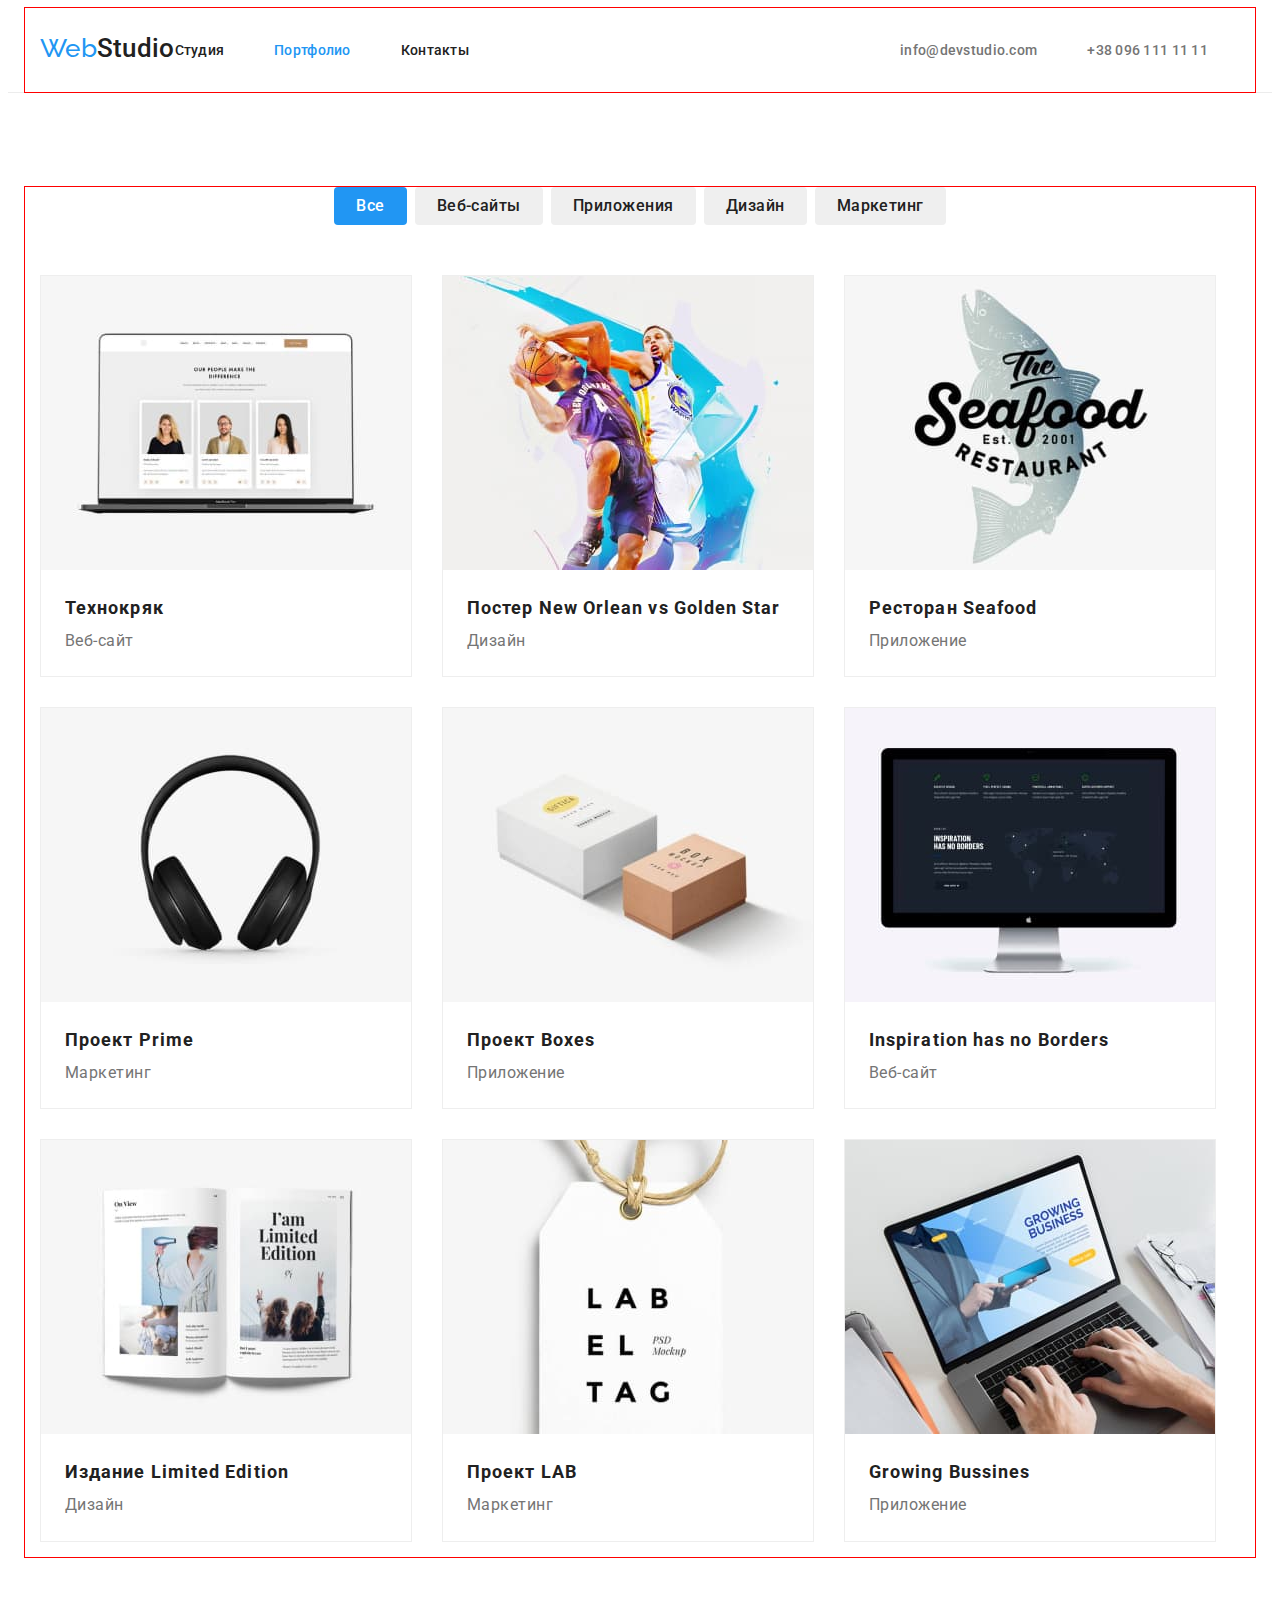
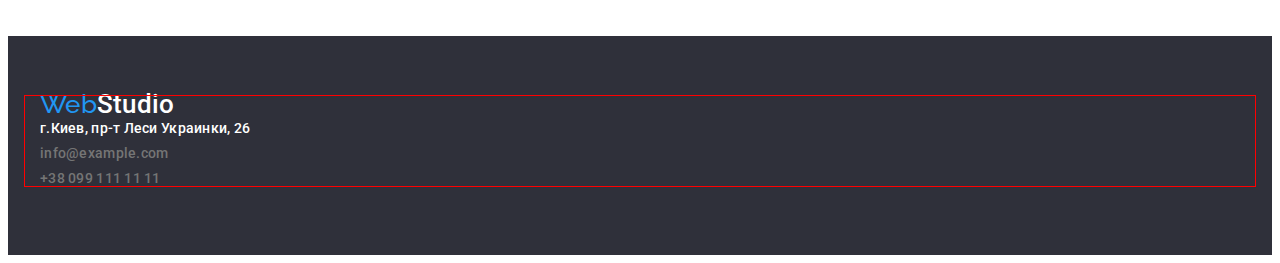
==== commit d2bb0108: "попроака 3 дз по разметке" ====
--- a/portfolio.html
+++ b/portfolio.html
@@ -57,72 +57,90 @@
     </header>
     <!-- Main -->
     <main class="main-prt">
-      <div class="container">
       <section class="main-prt-sect">
+        <div class="container">
         <h1 hidden>Портфолио</h1>
         <div class="prt-buttons">
         <ul class="main-list-btns list">
-          <li><button class="button prt-btn current" type="button">Все</button></li>
-          <li><button class="button prt-btn" type="button">Веб-сайты</button></li>
-          <li><button class="button prt-btn" type="button">Приложения</button></li>
-          <li><button class="button prt-btn" type="button">Дизайн</button></li>
-          <li><button class="button prt-btn" type="button">Маркетинг</button></li>
+          <li class="button-prt"><button class="button prt-btn current" type="button">Все</button></li>
+          <li class="button-prt"><button class="button prt-btn" type="button">Веб-сайты</button></li>
+          <li class="button-prt"><button class="button prt-btn" type="button">Приложения</button></li>
+          <li class="button-prt"><button class="button prt-btn" type="button">Дизайн</button></li>
+          <li class="button-prt"><button class="button prt-btn" type="button">Маркетинг</button></li>
         </ul>
       </div>
         <ul class="main-list-prt list">
           <li class="main-prt-item">
             <img src="images/technokryak.jpg" alt="Технокряк" />
+            <div class="item-group">
             <h2 class="item-name">Технокряк</h2>
             <p class="item-p">Веб-сайт</p>
+            </div>
           </li>
           <li class="main-prt-item">
             <img
               src="images/neworlean.jpg"
               alt="Постер New Orlean vs Golden Star"
             />
+            <div class="item-group">
             <h2 class="item-name">Постер <span lang="en">New Orlean vs Golden Star</span></h2>
             <p class="item-p">Дизайн</p>
+            </div>
           </li>
           <li class="main-prt-item">
             <img src="./images/seafood.jpg" alt="Ресторан Seafood" />
+            <div class="item-group">
             <h2 class="item-name">Ресторан <span lang="en">Seafood</span></h2>
             <p class="item-p">Приложение</p>
+            </div>
           </li>
           <li class="main-prt-item">
             <img src="./images/prime.jpg" alt="Проект Prime" />
+            <div class="item-group">
             <h2 class="item-name">Проект <span lang="en">Prime</span></h2>
             <p class="item-p">Маркетинг</p>
+            </div>
           </li>
           <li class="main-prt-item">
             <img src="./images/boxes.jpg" alt="Проект Boxes" />
+            <div class="item-group">
             <h2 class="item-name">Проект <span lang="en">Boxes</span></h2>
             <p class="item-p">Приложение</p>
+            </div>
           </li>
           <li class="main-prt-item">
             <img
               src="./images/inspiration.jpg"
               alt="Inspiration has no Borders"
             />
+            <div class="item-group">
             <h2 class="item-name" lang="en">Inspiration has no Borders</h2>
             <p class="item-p">Веб-сайт</p>
+            </div>
           </li>
           <li class="main-prt-item">
             <img
               src="./images/limitededition.jpg"
               alt="Издание Limited Edition"
             />
+            <div class="item-group">
             <h2 class="item-name">Издание <span lang="en">Limited Edition</span></h2>
             <p class="item-p">Дизайн</p>
+            </div>
           </li>
           <li class="main-prt-item">
             <img src="./images/lab.jpg" alt="Проект LAB" />
+            <div class="item-group">
             <h2 class="item-name">Проект <span lang="en">LAB</span></h2>
             <p class="item-p">Маркетинг</p>
+            </div>
           </li>
           <li class="main-prt-item">
             <img src="./images/growingbusiness.jpg" alt="Growing Bussines" />
+            <div class="item-group">
             <h2 class="item-name" lang="en">Growing Bussines</h2>
             <p class="item-p">Приложение</p>
+            </div>
           </li>
         </ul>
       </section>
@@ -132,7 +150,7 @@
     <footer class="footer">
       <div class="container footer-container">
       <a class="link logo-st" href="./index.html"
-        ><span class="logo">Web</span><span class="studio">Studio</span></a
+        ><span class="logo">Web</span><span class="studio footer-studio">Studio</span></a
       >
       <address>
         <ul class="contacts-footer list">
--- a/css/style.css
+++ b/css/style.css
@@ -62,11 +62,6 @@
 .logo-st {
   color: var(--nav-txt-cl);
   font-size: 26px;
-  margin-right: 93px;
-}
-
-.footer-container {
- padding-top: 60px;
 }
 
 .studio {
@@ -75,6 +70,10 @@
 
 .footer > .logo-st {
   color: var(--white-color);
+}
+
+.footer-studio {
+  color: var(--white-color)
 }
 
 .header-nav {
@@ -85,9 +84,14 @@
   color: var(--nav-txt-cl);
 }
 
+.header {
+  border-bottom: 1px solid #ececec;
+}
+
 .header-list {
   display: flex;
 }
+
 
 .header-list-contact {
   display: flex;
@@ -102,16 +106,14 @@
 .header-link:focus {
   color: var(--accent-color);
 }
-/* hero */
-.hero {
-  background-color: var(--hero-color);
-  display: flex;
-  height: 600px;
- padding: 200px;
-}
+
 
 .header-list-item:not(:last-child) {
   margin-right: 50px;
+}
+
+.header-list-contact {
+  padding: 32px;
 }
 
 .header-contact-item,
@@ -132,16 +134,18 @@
 }
 
 .header-link {
-  padding-top: 25px;
-  padding-bottom: 25px;
-}
-
+  padding-top: 32px;
+  padding-bottom: 32px;
+}
+
+/* contacts */
 .contacts {
   margin-left: auto;
 }
 
 .contacts-footer-item {
   color: var(--white-color);
+  margin-bottom: 9px;
 }
 
 .header-contact-item:hover,
@@ -155,7 +159,8 @@
   /* portfolio buttons */
   .prt-buttons > .list{
     display: flex;
-    justify-content: space-evenly;
+    justify-content: center;
+    margin-bottom: 50px;
   }
 
 
@@ -173,18 +178,37 @@
   
 }
 
-.main-prt {
-  margin-top: 94px;
-  
-}
+.main-prt-sect {
+padding-top: 94px;
+padding-bottom: 94px;
+}
+
 
 .main-list-prt {
   display: flex;
-  justify-content: space-between;
   flex-wrap: wrap;
-}
-
+  margin: -15px;
+}
+
+.main-prt-item {
+  box-sizing: border-box;
+  border: 1px solid #EEEEEE;
+  background-color: var(--white-color);
+  margin: 15px;
+  width: calc(100% / 3 -30px);
+}
+
+
+.item-group {
+  padding: 20px 24px;
+}
 /* hero */
+
+.hero {
+  background-color: var(--hero-color);
+  display: flex;
+  padding: 200px;
+}
 
 .hero-btn {
   display: block;
@@ -198,8 +222,7 @@
   border-radius: 4px;
   margin-left: auto;
   margin-right: auto;
-  padding: 10px;
-  min-width: 200px;
+  padding: 10px 32px;
   height: 50px;
   align-items: flex-start;
 }
@@ -209,7 +232,14 @@
   background: var(--btn-hover);
 }
 
+.button-prt:not(:last-child) {
+  margin-right: 8px;
+}
 /* about */
+
+.about {
+  padding: 94px 0px;
+}
 
 .about-name {
   font-weight: 700;
@@ -234,16 +264,13 @@
 
 .about-container-list {
   display: flex;
-  margin-top: 94px;
-  margin-bottom: 94px;
-  justify-content: space-between;
   flex-basis: 270px;
+  margin: -15px;
 }
 
 .about-items {
-  width: 270px;
-  height: 101px;
-  padding-right: 30px;
+  width: calc(100% / 4 - 30px);
+  margin: 15px;
 }
 
 /* what we do */
@@ -264,13 +291,12 @@
   line-height: 1.16;
   text-align: center;
   letter-spacing: 0.03em;
+  margin-bottom: 50px;
 }
 
 .wwd-container {
   display: flex;
-  margin: auto;
-  margin-top: 50px;
-  margin-bottom: 94px;
+  margin: -15px;
 }
 
 .wwd-container:not(:last-child) {
@@ -280,6 +306,7 @@
 .wwd-items {
   width: 370px;
   height: 294px;
+  margin: 15px;
 }
 
 .container-team > .item:not(:last-child) {
@@ -294,26 +321,28 @@
   letter-spacing: 0.03em;
   color: var(--nav-txt-cl);
   align-items: center;
-  padding-bottom: 50px;
-  padding-top: 94px;
-}
-
-.command-container {
-  margin-top: 94px;
-  margin-bottom: 94px;
-  
-}
+  margin-bottom: 50px;
+}
+
 
 .command-list {
   display: flex;
-  padding-bottom: 94px;
-}
-.comand-item {
+}
+.command-item {
   margin-bottom: 108px;
+  background: var(--white-color);
+  /* material shadow v1 */
+  box-shadow: 0px 1px 3px rgba(0, 0, 0, 0.12), 0px 1px 1px rgba(0, 0, 0, 0.14), 0px 2px 1px rgba(0, 0, 0, 0.2);
+  border-radius: 0px 0px 4px 4px;
 }
 
 .command-item:not(:last-child) {
   margin-right: 30px;
+}
+
+.section-command {
+  padding: 94px 0px;
+  background-color: #F5F4FA;
 }
 
 /* name */
@@ -324,6 +353,7 @@
   text-align: center;
   letter-spacing: 0.03em;
   color: var(--nav-txt-cl);
+  margin-bottom: 10px;
 }
 
 .position {
@@ -340,6 +370,7 @@
 /* material shadow v1 */
 box-shadow: 0px 1px 3px rgba(0, 0, 0, 0.12), 0px 1px 1px rgba(0, 0, 0, 0.14), 0px 2px 1px rgba(0, 0, 0, 0.2);
 border-radius: 0px 0px 4px 4px;
+padding: 30px 0px;
 }
 
 .prt-btn {
@@ -350,11 +381,13 @@
   letter-spacing: 0.03em;
   color: var(--nav-txt-cl);
   font-family: inherit;
+  border: none;
+  padding: 6px 22px;
+  border-radius: 4px;
 }
 /* footer */
 .footer-container {
   display: block;
-
 }
 
 .button.current {
@@ -401,4 +434,5 @@
 
 .footer {
   background-color: var(--hero-color);
-}
+  padding: 60px 0px;
+}
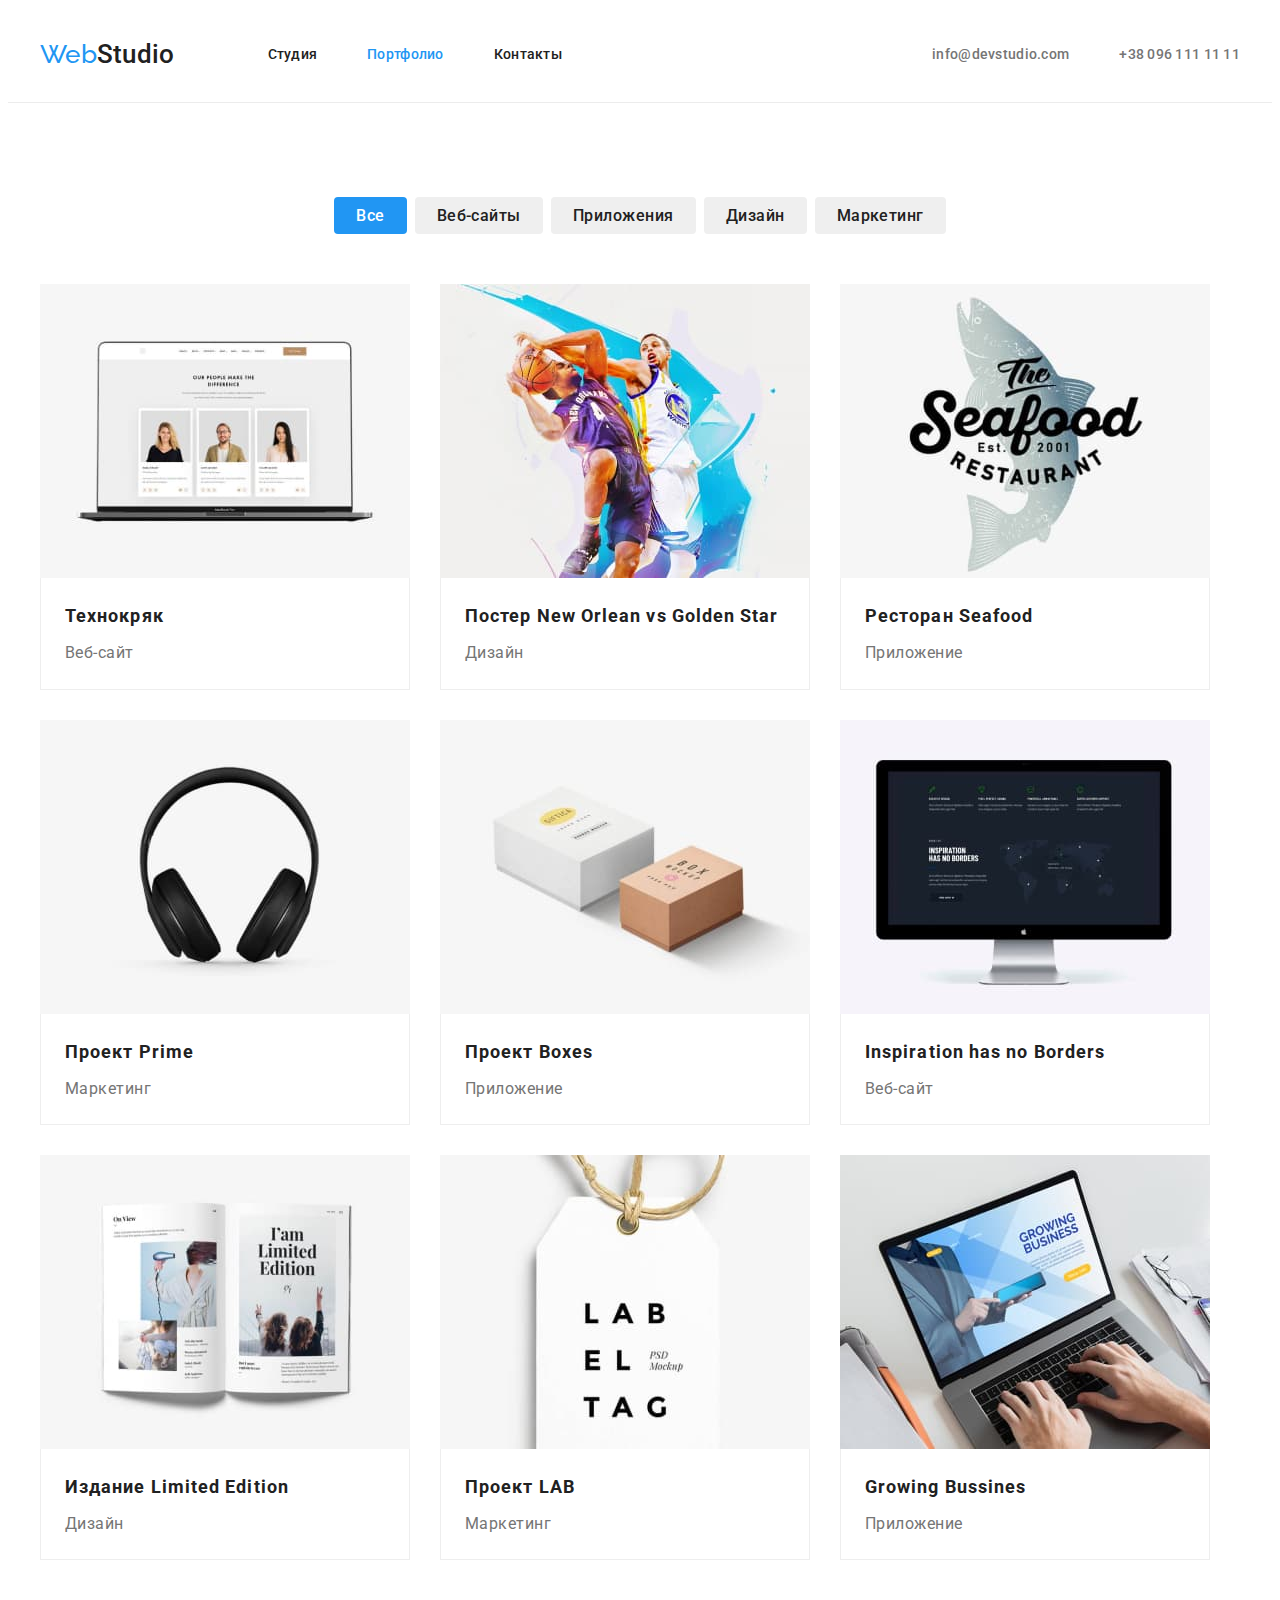
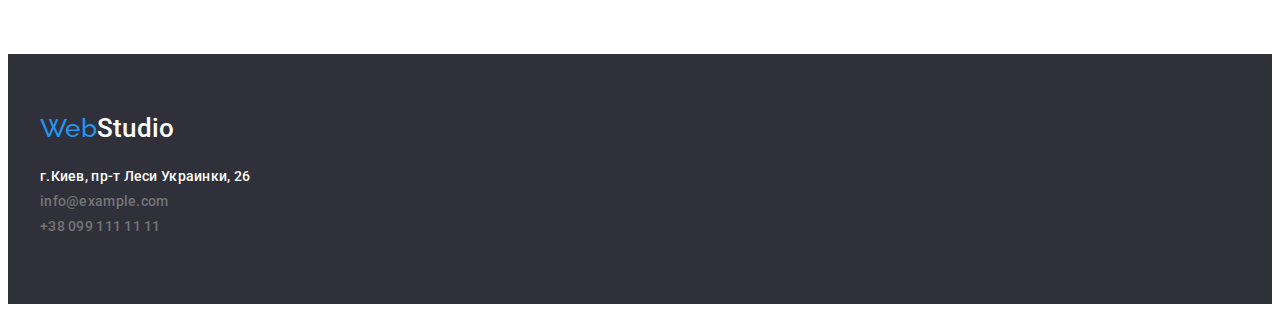
==== commit fde4a309: "переместил див" ====
--- a/portfolio.html
+++ b/portfolio.html
@@ -143,8 +143,8 @@
             </div>
           </li>
         </ul>
+        </div>
       </section>
-    </div>
     </main>
     <!-- Footer -->
     <footer class="footer">
--- a/css/style.css
+++ b/css/style.css
@@ -34,7 +34,6 @@
   padding-left: 15px;
   padding-right: 15px;
   width: 1200px;
-  outline: 1px solid red;
 }
 /* common styles start */
 .link {
@@ -52,6 +51,8 @@
   margin: 0;
   padding: 0;
 }
+
+
 /* reset end */
 /* common styleas end */
 .logo {
@@ -82,6 +83,9 @@
   line-height: 1.2;
   letter-spacing: 0.02em;
   color: var(--nav-txt-cl);
+  display: flex;
+  align-items: center;
+  
 }
 
 .header {
@@ -93,9 +97,6 @@
 }
 
 
-.header-list-contact {
-  display: flex;
-}
 
 .header-container {
   display: flex;
@@ -113,7 +114,7 @@
 }
 
 .header-list-contact {
-  padding: 32px;
+  display: flex;
 }
 
 .header-contact-item,
@@ -124,7 +125,7 @@
   font-style: normal;
   font-weight: 500;
   font-size: 14px;
-  line-height: 16px;
+  line-height: 1.14;
   letter-spacing: 0.02em;
   color: var(--nav-txt-cl);
 }
@@ -138,13 +139,24 @@
   padding-bottom: 32px;
 }
 
+.link.logo-st {
+  margin-right: 93px;
+}
+
 /* contacts */
 .contacts {
   margin-left: auto;
 }
 
+.contacts-footer {
+  margin-top: 24px;
+}
+
 .contacts-footer-item {
   color: var(--white-color);
+}
+
+.contacts-footer-item:not(last-child) {
   margin-bottom: 9px;
 }
 
@@ -169,7 +181,7 @@
 .main-name {
   font-weight: 900;
   font-size: 44px;
-  line-height: 1, 35;
+  line-height: 1.35;
   text-align: center;
   letter-spacing: 0.06em;
   text-transform: uppercase;
@@ -192,7 +204,6 @@
 
 .main-prt-item {
   box-sizing: border-box;
-  border: 1px solid #EEEEEE;
   background-color: var(--white-color);
   margin: 15px;
   width: calc(100% / 3 -30px);
@@ -201,13 +212,20 @@
 
 .item-group {
   padding: 20px 24px;
+  border-left: 1px solid #EEEEEE;
+  border-bottom: 1px solid #EEEEEE;
+  border-right : 1px solid #EEEEEE;
+}
+
+.item-p {
+  margin-top: 4px;
 }
 /* hero */
 
 .hero {
   background-color: var(--hero-color);
   display: flex;
-  padding: 200px;
+  padding: 200px 0;
 }
 
 .hero-btn {
@@ -225,6 +243,7 @@
   padding: 10px 32px;
   height: 50px;
   align-items: flex-start;
+  border: none;
 }
 
 .hero-btn:hover,
@@ -238,7 +257,7 @@
 /* about */
 
 .about {
-  padding: 94px 0px;
+  padding-top: 94px;
 }
 
 .about-name {
@@ -264,7 +283,6 @@
 
 .about-container-list {
   display: flex;
-  flex-basis: 270px;
   margin: -15px;
 }
 
@@ -275,6 +293,11 @@
 
 /* what we do */
 
+.what-we-do {
+  padding: 94px 0px;
+
+}
+
 .wwd-name {
   font-weight: 700;
   font-size: 36px;
@@ -296,7 +319,7 @@
 
 .wwd-container {
   display: flex;
-  margin: -15px;
+  
 }
 
 .wwd-container:not(:last-child) {
@@ -306,7 +329,7 @@
 .wwd-items {
   width: 370px;
   height: 294px;
-  margin: 15px;
+
 }
 
 .container-team > .item:not(:last-child) {
@@ -329,7 +352,6 @@
   display: flex;
 }
 .command-item {
-  margin-bottom: 108px;
   background: var(--white-color);
   /* material shadow v1 */
   box-shadow: 0px 1px 3px rgba(0, 0, 0, 0.12), 0px 1px 1px rgba(0, 0, 0, 0.14), 0px 2px 1px rgba(0, 0, 0, 0.2);
@@ -425,6 +447,7 @@
 
 .link-cnt {
   color: var(--often-color);
+  padding: 32px 0;
 }
 
 .link-cnt:hover,
